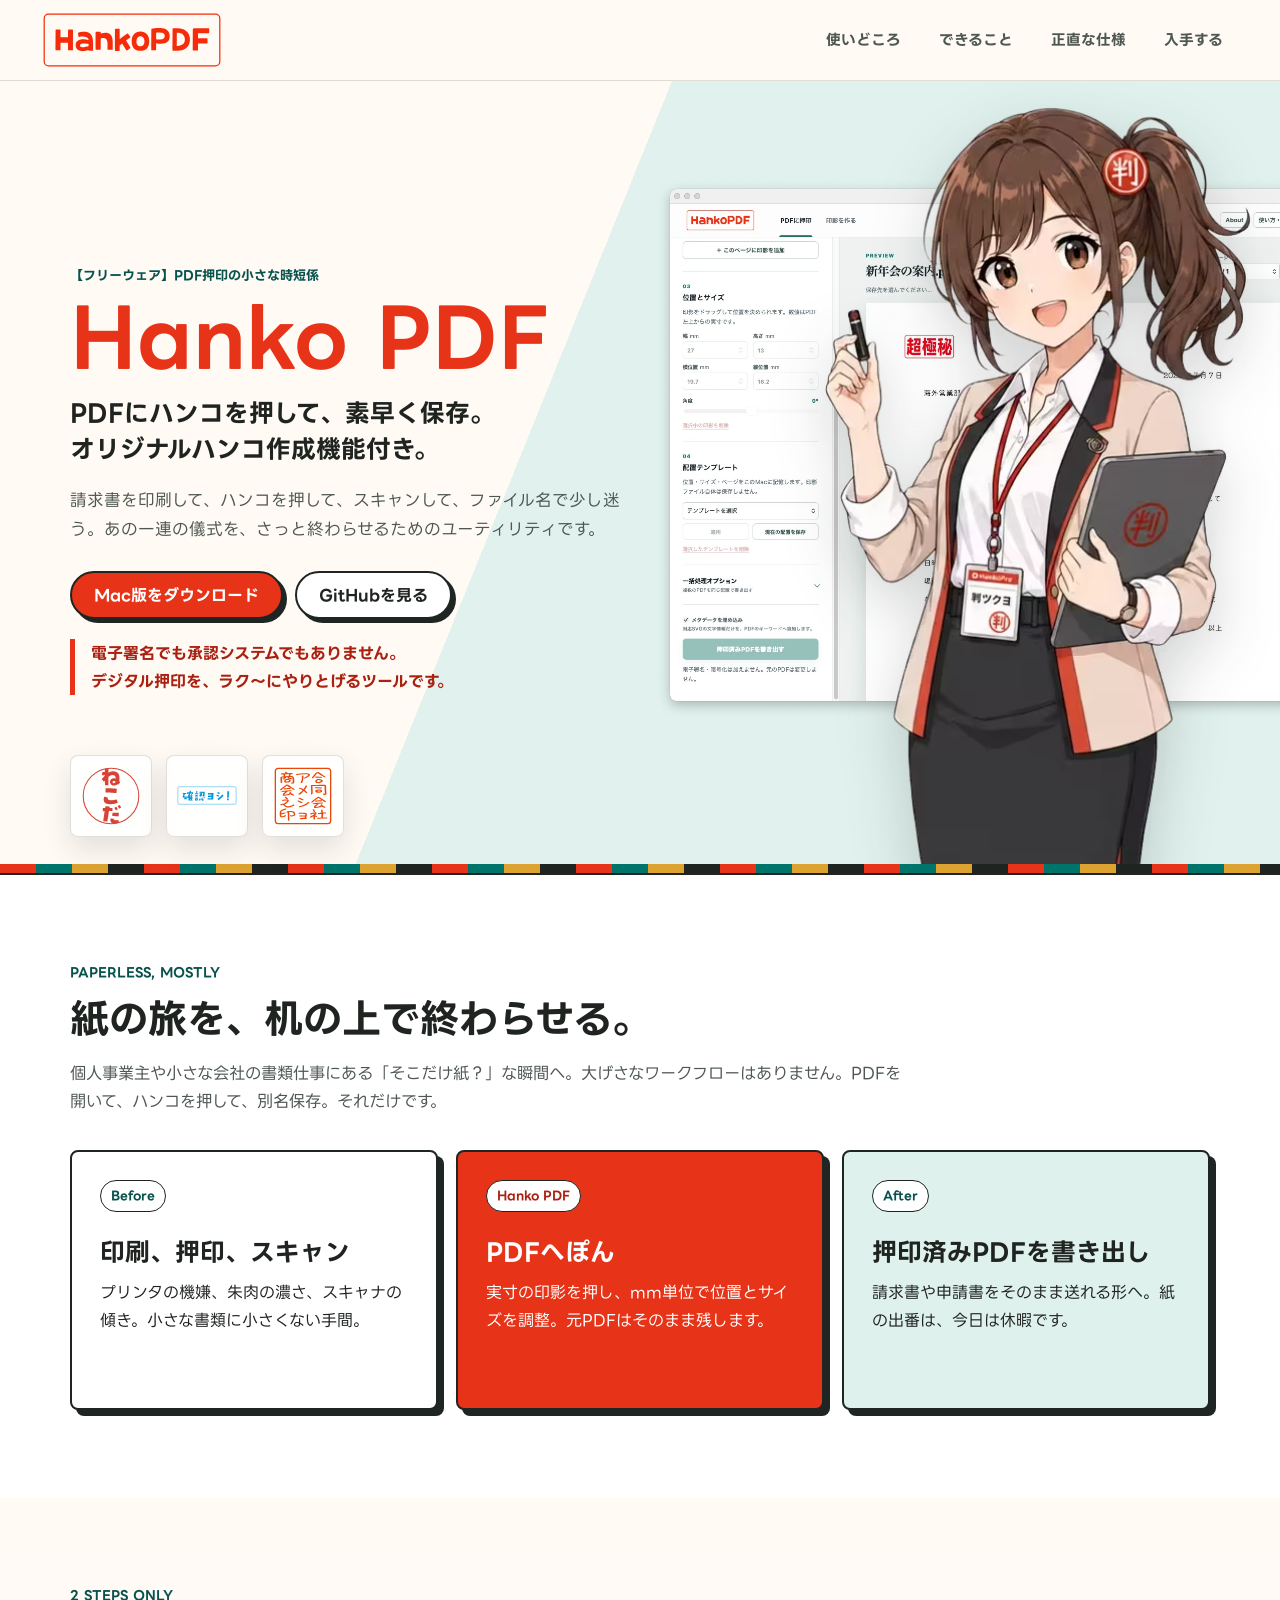
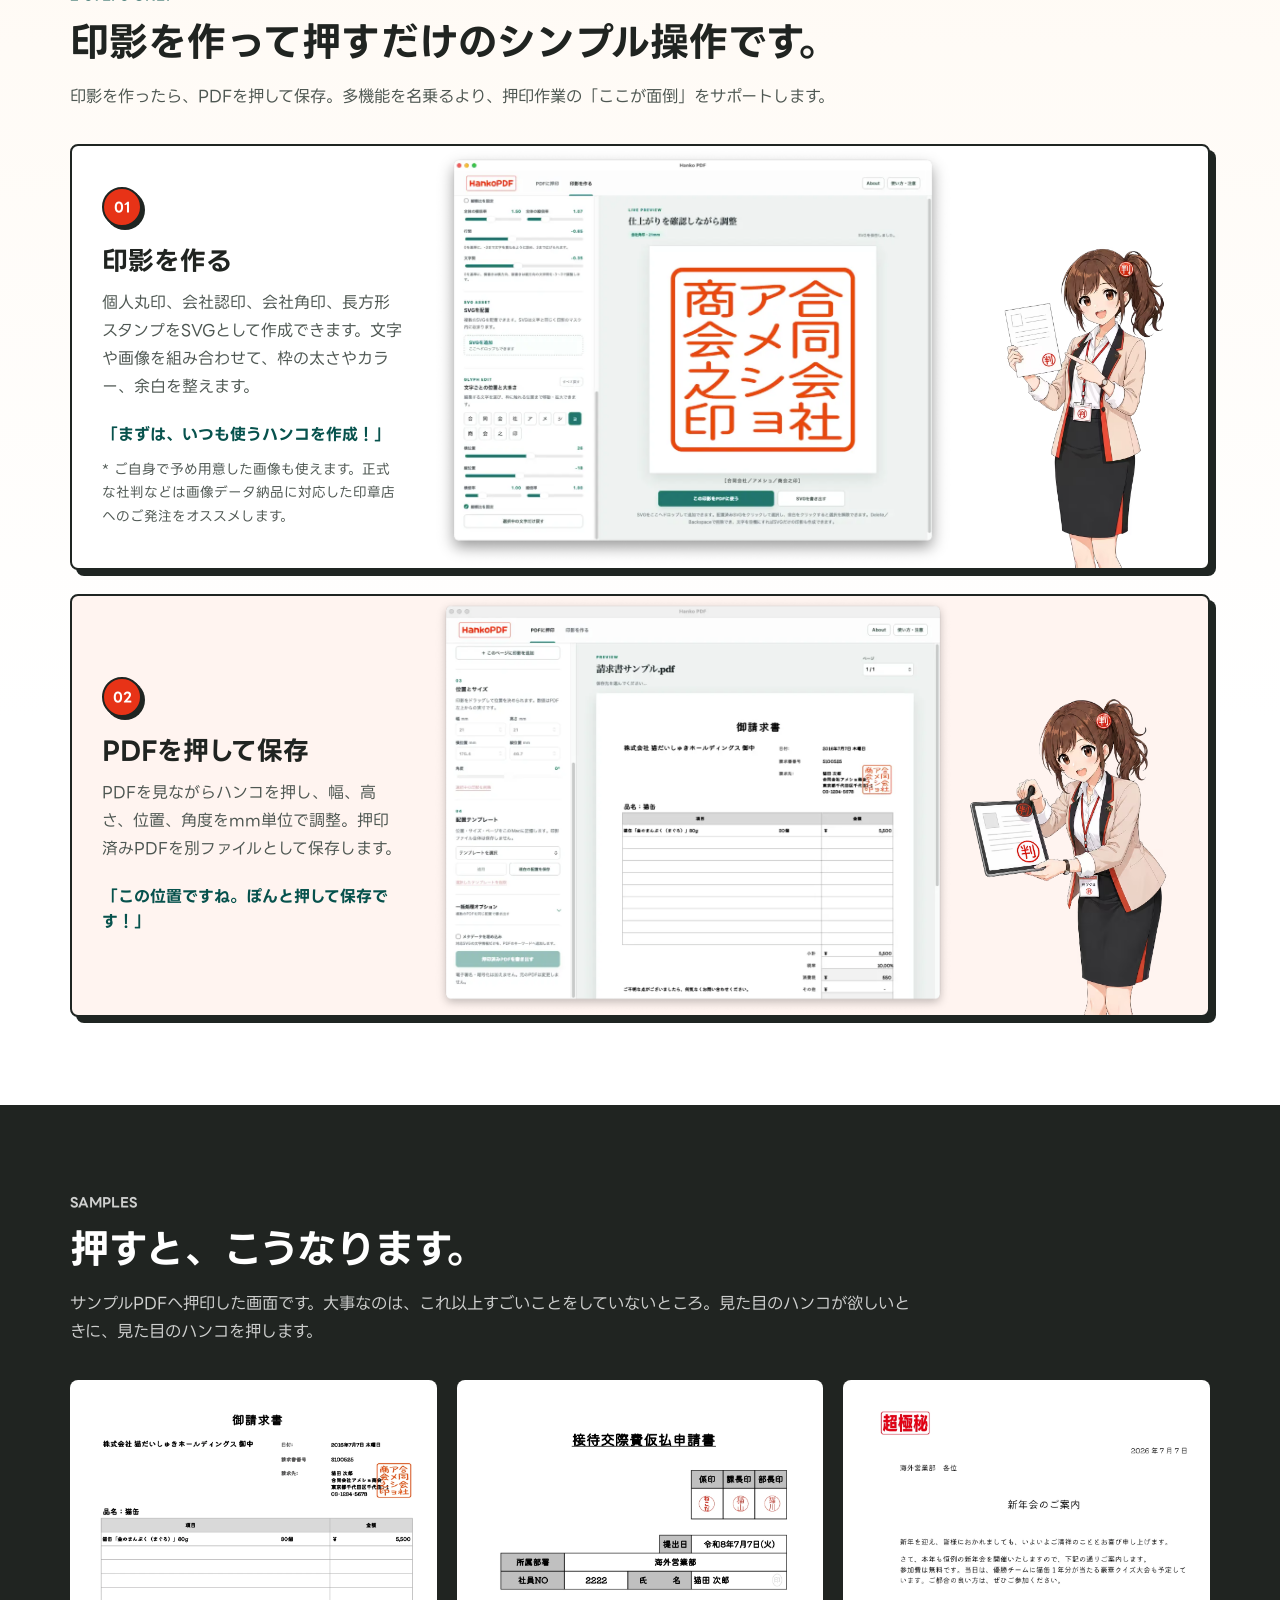
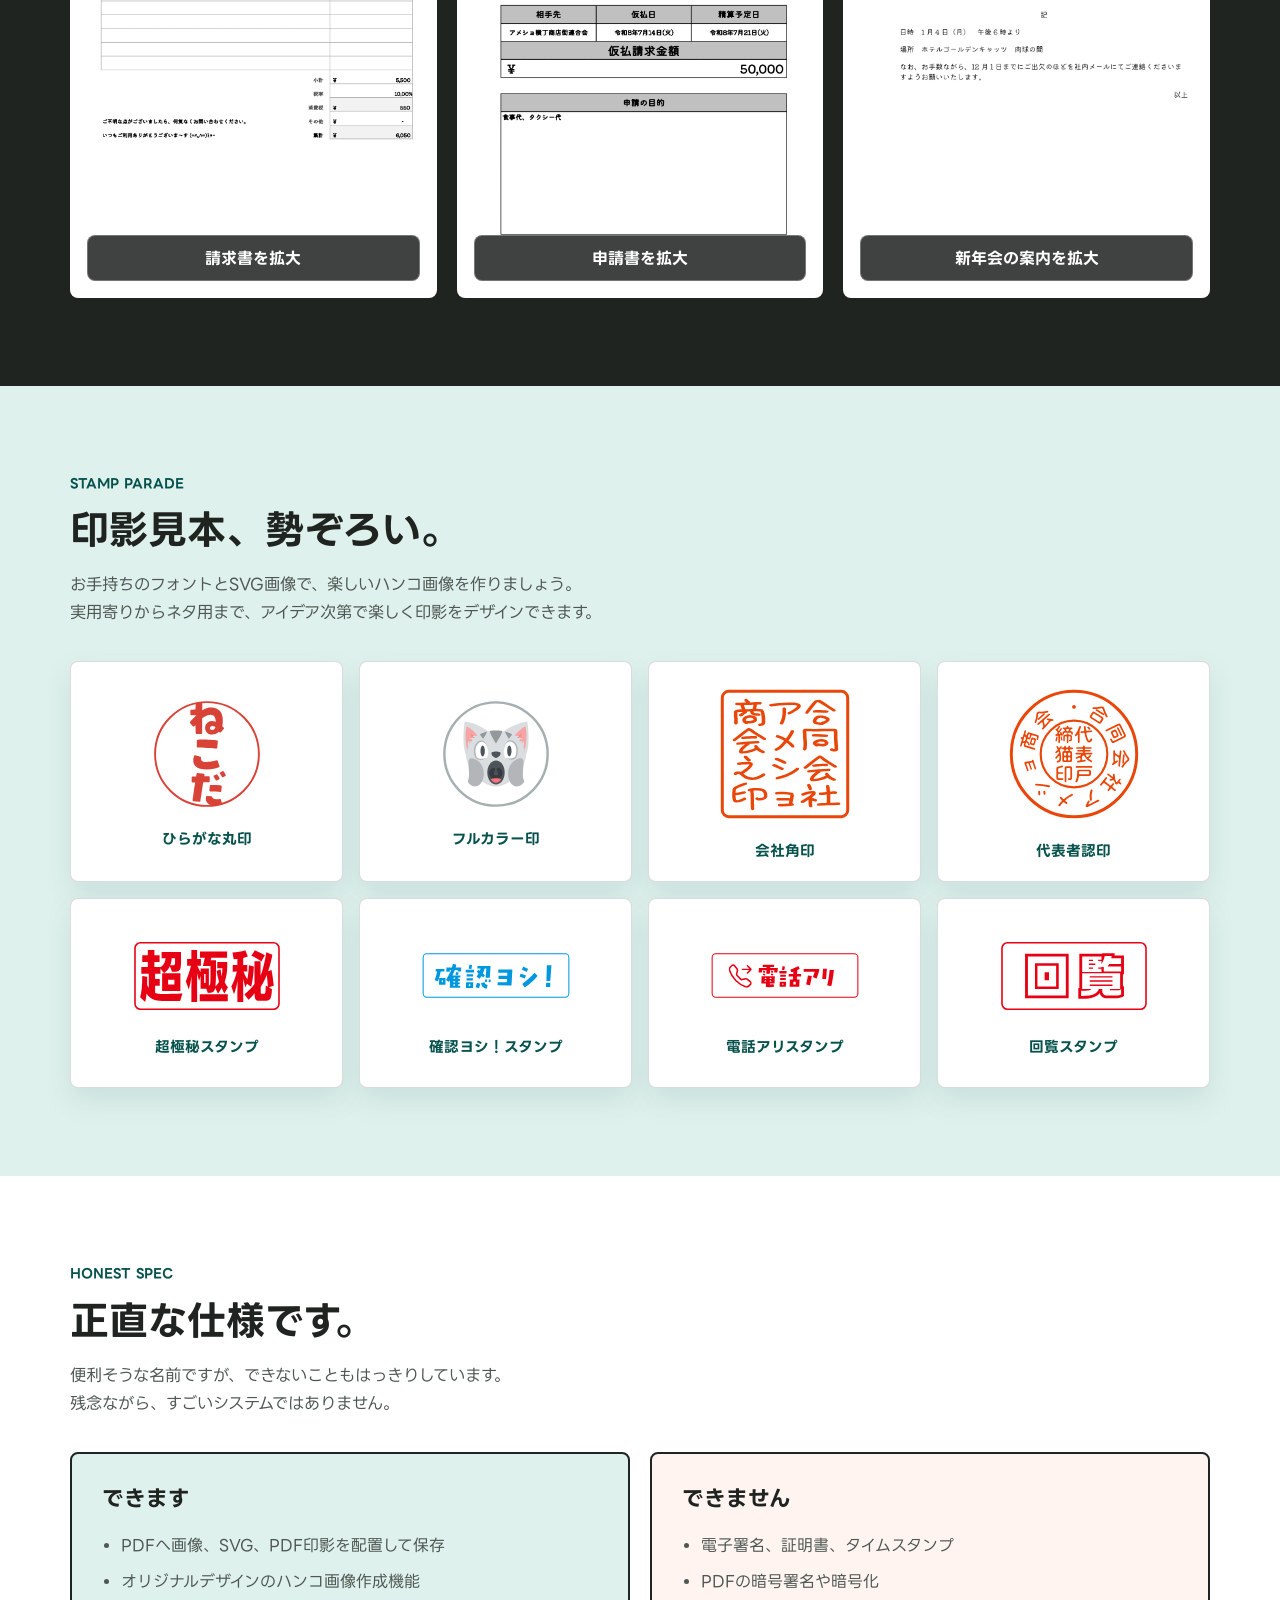
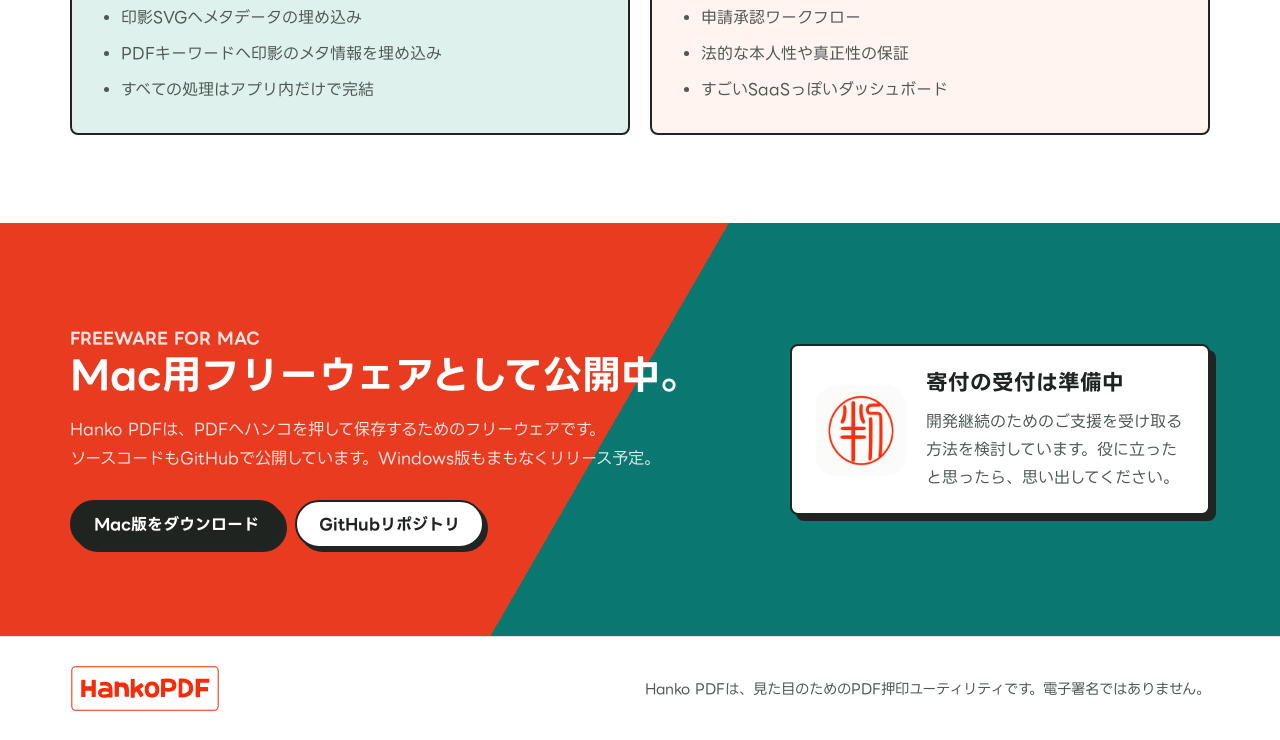
==== docs/index.html @ 4ddfcd34 "Publish landing page and add CC0 license" ====
<!doctype html>
<html lang="ja">
<head>
  <meta charset="utf-8">
  <meta name="viewport" content="width=device-width, initial-scale=1">
  <title>Hanko PDF - PDFにハンコを押して保存するフリーウェア</title>
  <meta name="description" content="Hanko PDFは、PDFにハンコを押して押印済みPDFとして保存できるフリーウェアです。紙に印刷して押してスキャンし直す小さな儀式を短縮します。">
  <meta property="og:title" content="Hanko PDF">
  <meta property="og:description" content="PDFにハンコを押して、押印済みPDFとして保存。見た目のためのフリーウェア。">
  <meta property="og:type" content="website">
  <link rel="preconnect" href="https://fonts.googleapis.com">
  <link rel="preconnect" href="https://fonts.gstatic.com" crossorigin>
  <link href="https://fonts.googleapis.com/css2?family=LINE+Seed+JP:wght@400;700&amp;display=swap" rel="stylesheet">
  <link rel="icon" href="assets/app-icon.png">
  <link rel="stylesheet" href="styles.css?v=20260719-hero-layout">
  <script src="download-config.js"></script>
  <script src="download.js" defer></script>
  <script src="sample-preview.js" defer></script>
</head>
<body>
  <a class="skip-link" href="#main">本文へ移動</a>

  <header class="site-header" aria-label="サイトヘッダー">
    <a class="brand" href="#top" aria-label="Hanko PDF トップへ">
      <img src="assets/logo.svg" alt="Hanko PDF" width="180" height="56">
    </a>
    <nav class="site-nav" aria-label="ページ内ナビゲーション">
      <a href="#workflow">使いどころ</a>
      <a href="#features">できること</a>
      <a href="#truth">正直な仕様</a>
      <a href="#download">入手する</a>
    </nav>
  </header>

  <main id="main">
    <section id="top" class="hero">
      <div class="hero-layout">
        <div class="hero-backdrop" aria-hidden="true">
          <img class="hero-screen" src="assets/screenshot-hero-stamping.webp" alt="">
          <img class="hero-character" src="assets/tsukuyo-standing.avif" alt="">
        </div>
        <div class="hero-content">
          <p class="eyebrow">【フリーウェア】PDF押印の小さな時短係</p>
          <h1>Hanko PDF</h1>
          <p class="hero-lead">PDFにハンコを押して、素早く保存。<br>オリジナルハンコ作成機能付き。</p>
          <p class="hero-copy">請求書を印刷して、ハンコを押して、スキャンして、ファイル名で少し迷う。あの一連の儀式を、さっと終わらせるためのユーティリティです。</p>
          <div class="hero-actions" aria-label="主要リンク">
            <a class="button primary" data-download-link href="https://github.com/yupyom/hanko-pdf/releases/latest">Mac版をダウンロード</a>
            <a class="button secondary" href="https://github.com/yupyom/hanko-pdf">GitHubを見る</a>
          </div>
          <p class="hero-note">電子署名でも承認システムでもありません。<br>デジタル押印を、ラク〜にやりとげるツールです。</p>
        </div>
        <div class="hero-stamps" aria-label="作成できる印影の例">
          <img src="assets/stamp-nekoda.svg" alt="ねこだ印の例">
          <img src="assets/stamp-yoshi.svg" alt="確認ヨシ印の例">
          <img src="assets/stamp-company-square-1.svg" alt="会社丸印の例">
        </div>
      </div>
    </section>

    <section id="workflow" class="section process-section">
      <div class="wrap">
        <div class="section-heading">
          <p class="eyebrow">PAPERLESS, MOSTLY</p>
          <h2>紙の旅を、机の上で終わらせる。</h2>
          <p>個人事業主や小さな会社の書類仕事にある「そこだけ紙？」な瞬間へ。大げさなワークフローはありません。PDFを開いて、ハンコを押して、別名保存。それだけです。</p>
        </div>
        <div class="process-grid" aria-label="従来作業とHanko PDFの違い">
          <article class="process-item old">
            <span class="step-label">Before</span>
            <h3>印刷、押印、スキャン</h3>
            <p>プリンタの機嫌、朱肉の濃さ、スキャナの傾き。小さな書類に小さくない手間。</p>
          </article>
          <article class="process-item stamp">
            <span class="step-label">Hanko PDF</span>
            <h3>PDFへぽん</h3>
            <p>実寸の印影を押し、mm単位で位置とサイズを調整。元PDFはそのまま残します。</p>
          </article>
          <article class="process-item done">
            <span class="step-label">After</span>
            <h3>押印済みPDFを書き出し</h3>
            <p>請求書や申請書をそのまま送れる形へ。紙の出番は、今日は休暇です。</p>
          </article>
        </div>
      </div>
    </section>

    <section id="features" class="section feature-section">
      <div class="wrap">
        <div class="section-heading">
          <p class="eyebrow">2 STEPS ONLY</p>
          <h2>印影を作って押すだけのシンプル操作です。</h2>
          <p>印影を作ったら、PDFを押して保存。多機能を名乗るより、押印作業の「ここが面倒」をサポートします。</p>
        </div>

        <div class="guide-list">
          <article class="guide-step guide-step--create">
            <div class="guide-copy">
              <span class="guide-number">01</span>
              <h3>印影を作る</h3>
              <p>個人丸印、会社認印、会社角印、長方形スタンプをSVGとして作成できます。文字や画像を組み合わせて、枠の太さやカラー、余白を整えます。</p>
              <p class="guide-voice">「まずは、いつも使うハンコを作成！」</p>
              <p class="notice">* ご自身で予め用意した画像も使えます。正式な社判などは画像データ納品に対応した印章店へのご発注をオススメします。</p>
            </div>
            <figure class="guide-shot">
              <img src="assets/screenshot-square.webp" alt="会社角印を作成しているHanko PDFの画面" loading="lazy">
            </figure>
            <img class="guide-character" src="assets/tsukuyo-introduces-pdf-cutout.avif" alt="書類を示して印影づくりを案内する判ツクヨ" loading="lazy">
          </article>
          <article class="guide-step guide-step--place">
            <div class="guide-copy">
              <span class="guide-number">02</span>
              <h3>PDFを押して保存</h3>
              <p>PDFを見ながらハンコを押し、幅、高さ、位置、角度をmm単位で調整。押印済みPDFを別ファイルとして保存します。</p>
              <p class="guide-voice">「この位置ですね。ぽんと押して保存です！」</p>
            </div>
            <figure class="guide-shot">
              <img src="assets/screenshot-invoice.webp" alt="請求書PDFへ会社角印を配置しているHanko PDFの画面" loading="lazy">
            </figure>
            <img class="guide-character" src="assets/tsukuyo-places-stamp-cutout.avif" alt="PDFへハンコを押す操作を案内する判ツクヨ" loading="lazy">
          </article>
        </div>
      </div>
    </section>

    <section class="section samples-section" aria-labelledby="samples-title">
      <div class="wrap">
        <div class="section-heading">
          <p class="eyebrow">SAMPLES</p>
          <h2 id="samples-title">押すと、こうなります。</h2>
          <p>サンプルPDFへ押印した画面です。大事なのは、これ以上すごいことをしていないところ。見た目のハンコが欲しいときに、見た目のハンコを押します。</p>
        </div>
        <div class="sample-grid">
          <button class="sample-card sample-card--preview" type="button" data-preview-open="invoice-preview" aria-haspopup="dialog" aria-controls="invoice-preview">
            <img src="assets/invoice-stamped-preview.webp" alt="請求書PDFへ会社角印を押した例" loading="lazy">
            <span>請求書を拡大</span>
          </button>
          <button class="sample-card sample-card--preview" type="button" data-preview-open="expense-preview" aria-haspopup="dialog" aria-controls="expense-preview">
            <img src="assets/expense-stamped-preview.webp" alt="仮払い申請書PDFへ複数の丸印を押した例" loading="lazy">
            <span>申請書を拡大</span>
          </button>
          <button class="sample-card sample-card--preview" type="button" data-preview-open="newyear-preview" aria-haspopup="dialog" aria-controls="newyear-preview">
            <img src="assets/newyear-stamped-preview.webp" alt="新年会の案内PDFへ超極秘スタンプを押した例" loading="lazy">
            <span>新年会の案内を拡大</span>
          </button>
        </div>
      </div>
    </section>

    <section class="section gallery-section" aria-labelledby="gallery-title">
      <div class="wrap">
        <div class="section-heading">
          <p class="eyebrow">STAMP PARADE</p>
          <h2 id="gallery-title">印影見本、勢ぞろい。</h2>
          <p>お手持ちのフォントとSVG画像で、楽しいハンコ画像を作りましょう。<br>
            実用寄りからネタ用まで、アイデア次第で楽しく印影をデザインできます。</p>
        </div>
        <div class="stamp-grid">
          <figure><img src="assets/stamp-nekoda.svg" alt="ねこだの丸印"><figcaption>ひらがな丸印</figcaption></figure>
          <figure><img src="assets/stamp_icononly.svg" alt="猫山の丸印"><figcaption>フルカラー印</figcaption></figure>
          <figure><img src="assets/stamp-company-square-1.svg" alt="合同会社アメショ商会之印"><figcaption>会社角印</figcaption></figure>
          <figure><img src="assets/stamp-representative.svg" alt="合同会社アメショ商会の丸印"><figcaption>代表者認印</figcaption></figure>
          <figure><img src="assets/stamp-secret.svg" alt="超極秘スタンプ"><figcaption>超極秘スタンプ</figcaption></figure>
          <figure><img src="assets/stamp-yoshi.svg" alt="確認ヨシ！スタンプ"><figcaption>確認ヨシ！スタンプ</figcaption></figure>
          <figure><img src="assets/stamp-phone.svg" alt="電話アリスタンプ"><figcaption>電話アリスタンプ</figcaption></figure>
          <figure><img src="assets/stamp-kairan.svg" alt="回覧スタンプ"><figcaption>回覧スタンプ</figcaption></figure>
        </div>
      </div>
    </section>

    <section id="truth" class="section truth-section">
      <div class="wrap">
        <div class="section-heading">
          <p class="eyebrow">HONEST SPEC</p>
          <h2>正直な仕様です。</h2>
          <p>便利そうな名前ですが、できないこともはっきりしています。<br>
            残念ながら、すごいシステムではありません。</p>
        </div>
        <div class="truth-grid">
          <article class="truth-card can">
            <h3>できます</h3>
            <ul>
              <li>PDFへ画像、SVG、PDF印影を配置して保存</li>
              <li>オリジナルデザインのハンコ画像作成機能</li>
              <li>印影SVGへメタデータの埋め込み</li>
              <li>PDFキーワードへ印影のメタ情報を埋め込み</li>
              <li>すべての処理はアプリ内だけで完結</li>
            </ul>
          </article>
          <article class="truth-card cannot">
            <h3>できません</h3>
            <ul>
              <li>電子署名、証明書、タイムスタンプ</li>
              <li>PDFの暗号署名や暗号化</li>
              <li>申請承認ワークフロー</li>
              <li>法的な本人性や真正性の保証</li>
              <li>すごいSaaSっぽいダッシュボード</li>
            </ul>
          </article>
        </div>
      </div>
    </section>

    <section id="download" class="section download-section">
      <div class="wrap">
        <div class="download-copy">
          <p class="eyebrow" data-download-eyebrow>FREEWARE FOR MAC</p>
          <h2 data-download-title>Mac用フリーウェアとして公開中。</h2>
          <p data-download-description>Hanko PDFは、PDFへハンコを押して保存するためのフリーウェアです。<br>
            ソースコードもGitHubで公開しています。Windows版もまもなくリリース予定。</p>
          <div class="download-actions">
            <a class="button primary" data-download-link href="https://github.com/yupyom/hanko-pdf/releases/latest">Mac版をダウンロード</a>
            <a class="button secondary" href="https://github.com/yupyom/hanko-pdf">GitHubリポジトリ</a>
          </div>
        </div>
        <div class="donation-box">
          <img src="assets/app-icon.png" alt="Hanko PDFアプリアイコン" loading="lazy">
          <div>
            <h3>寄付の受付は準備中</h3>
            <p>開発継続のためのご支援を受け取る方法を検討しています。役に立ったと思ったら、思い出してください。</p>
          </div>
        </div>
      </div>
    </section>
  </main>

  <dialog class="pdf-preview-dialog" id="invoice-preview" data-preview-dialog aria-labelledby="invoice-preview-title">
    <div class="pdf-preview-panel">
      <div class="pdf-preview-header">
        <div>
          <p class="eyebrow">STAMPED PDF SAMPLE</p>
          <h2 id="invoice-preview-title">請求書サンプル</h2>
        </div>
        <button class="pdf-preview-close" type="button" data-preview-close aria-label="プレビューを閉じる">&times;</button>
      </div>
      <div class="pdf-preview-body">
        <img src="assets/invoice-stamped-preview.webp" alt="会社角印を押した請求書PDF" loading="lazy">
      </div>
    </div>
  </dialog>

  <dialog class="pdf-preview-dialog" id="expense-preview" data-preview-dialog aria-labelledby="expense-preview-title">
    <div class="pdf-preview-panel">
      <div class="pdf-preview-header">
        <div>
          <p class="eyebrow">STAMPED PDF SAMPLE</p>
          <h2 id="expense-preview-title">接待交際費仮払い申請書</h2>
        </div>
        <button class="pdf-preview-close" type="button" data-preview-close aria-label="プレビューを閉じる">&times;</button>
      </div>
      <div class="pdf-preview-body">
        <img src="assets/expense-stamped-preview.webp" alt="複数の丸印を押した接待交際費仮払い申請書PDF" loading="lazy">
      </div>
    </div>
  </dialog>

  <dialog class="pdf-preview-dialog" id="newyear-preview" data-preview-dialog aria-labelledby="newyear-preview-title">
    <div class="pdf-preview-panel">
      <div class="pdf-preview-header">
        <div>
          <p class="eyebrow">STAMPED PDF SAMPLE</p>
          <h2 id="newyear-preview-title">新年会の案内</h2>
        </div>
        <button class="pdf-preview-close" type="button" data-preview-close aria-label="プレビューを閉じる">&times;</button>
      </div>
      <div class="pdf-preview-body">
        <img src="assets/newyear-stamped-preview.webp" alt="超極秘スタンプを押した新年会の案内PDF" loading="lazy">
      </div>
    </div>
  </dialog>

  <footer class="site-footer">
    <img src="assets/logo.svg" alt="Hanko PDF" width="150" height="46">
    <p>Hanko PDFは、見た目のためのPDF押印ユーティリティです。電子署名ではありません。</p>
  </footer>
</body>
</html>
---- docs/styles.css ----
:root {
  --ink: #202421;
  --ink-soft: #4e5752;
  --paper: #fffaf4;
  --sheet: #ffffff;
  --warm: #f4e9dc;
  --mint: #dff1ed;
  --teal: #00736b;
  --teal-dark: #07524d;
  --red: #e73317;
  --red-dark: #aa2111;
  --blue: #0c78a8;
  --gold: #dca332;
  --line: #1f2522;
  --line-soft: rgba(31, 37, 34, 0.14);
  --shadow: 0 22px 55px rgba(32, 36, 33, 0.16);
  --radius: 8px;
}

* {
  box-sizing: border-box;
}

html {
  scroll-behavior: smooth;
}

body {
  margin: 0;
  color: var(--ink);
  background: var(--paper);
  font-family: "LINE Seed JP", sans-serif;
  font-weight: 400;
  line-height: 1.75;
  letter-spacing: 0;
}

main > section > .wrap {
  max-width: 1200px;
  margin: 0 auto;
}

img {
  max-width: 100%;
  height: auto;
  display: block;
}

a {
  color: inherit;
  text-decoration: none;
}

.skip-link {
  position: absolute;
  top: 8px;
  left: 8px;
  z-index: 20;
  padding: 10px 14px;
  background: var(--ink);
  color: #fff;
  border-radius: 4px;
  transform: translateY(-150%);
}

.skip-link:focus {
  transform: translateY(0);
}

.site-header {
  position: sticky;
  top: 0;
  z-index: 10;
  display: flex;
  align-items: center;
  justify-content: space-between;
  gap: 24px;
  min-height: 74px;
  padding: 12px 42px;
  background: rgba(255, 250, 244, 0.92);
  border-bottom: 1px solid var(--line-soft);
  backdrop-filter: blur(16px);
}

.brand img {
  width: 180px;
  height: auto;
}

.site-nav {
  display: flex;
  align-items: center;
  gap: 8px;
  font-size: 0.92rem;
  font-weight: 700;
}

.site-nav a {
  min-height: 38px;
  display: inline-flex;
  align-items: center;
  padding: 0 14px;
  border: 1px solid transparent;
  border-radius: 999px;
  color: var(--ink-soft);
}

.site-nav a:hover,
.site-nav a:focus-visible {
  border-color: var(--teal);
  color: var(--teal-dark);
  background: #fff;
}

.hero {
  position: relative;
  min-height: 88svh;
  overflow: hidden;
  background:
    linear-gradient(112deg, rgba(255, 250, 244, 0.96) 0%, rgba(255, 250, 244, 0.96) 42%, rgba(223, 241, 237, 0.94) 42%, rgba(223, 241, 237, 0.94) 100%),
    repeating-linear-gradient(0deg, rgba(32, 36, 33, 0.05) 0, rgba(32, 36, 33, 0.05) 1px, transparent 1px, transparent 28px);
  border-bottom: 2px solid var(--line);
}

.hero-layout {
  position: relative;
  display: flex;
  align-items: center;
  width: min(100%, 1320px);
  min-height: 88svh;
  margin: 0 auto;
  padding: 92px 70px 84px;
}

.hero::after {
  content: "";
  position: absolute;
  right: 0;
  bottom: 0;
  left: 0;
  height: 9px;
  background: repeating-linear-gradient(90deg, var(--red) 0 36px, var(--teal) 36px 72px, var(--gold) 72px 108px, var(--ink) 108px 144px);
}

.hero-backdrop {
  position: absolute;
  inset: 0;
  pointer-events: none;
}

.hero-screen {
  position: absolute;
  top: 12%;
  right: -4%;
  width: min(53vw, 720px);
  border: 0;
  border-radius: 0;
  box-shadow: none;
  transform: none;
  opacity: 1;
}

.hero-character {
  position: absolute;
  right: 2%;
  width: min(34vw, 450px);
  filter: drop-shadow(0 22px 30px rgba(32, 36, 33, 0.2));
}

.hero-content {
  position: relative;
  z-index: 2;
  width: min(640px, 100%);
}

.eyebrow {
  margin: 0 0 12px;
  color: var(--teal-dark);
  font-size: 0.82rem;
  font-weight: 700;
  line-height: 1.45;
  letter-spacing: 0;
}

.hero h1 {
  margin: 0;
  color: var(--red);
  font-size: 5rem;
  line-height: 0.95;
  letter-spacing: 0;
}

.hero-lead {
  margin: 22px 0 0;
  font-size: 1.55rem;
  font-weight: 700;
  line-height: 1.45;
}

.hero-copy {
  max-width: 560px;
  margin: 18px 0 0;
  color: var(--ink-soft);
  font-size: 1.04rem;
}

.hero-actions,
.download-actions {
  display: flex;
  flex-wrap: wrap;
  gap: 12px;
  margin-top: 28px;
}

.button {
  min-height: 48px;
  display: inline-flex;
  align-items: center;
  justify-content: center;
  padding: 0 22px;
  border: 2px solid var(--line);
  border-radius: 999px;
  font-weight: 700;
  line-height: 1.2;
  box-shadow: 4px 4px 0 var(--line);
  transition: transform 160ms ease, box-shadow 160ms ease, background-color 160ms ease;
}

.button:hover,
.button:focus-visible {
  transform: translate(2px, 2px);
  box-shadow: 2px 2px 0 var(--line);
}

.button.primary {
  color: #fff;
  background: var(--red);
}

.button.secondary {
  color: var(--ink);
  background: #fff;
}

.hero-note {
  max-width: 560px;
  margin: 20px 0 0;
  padding-left: 16px;
  color: var(--red-dark);
  font-weight: 700;
  border-left: 5px solid var(--red);
}

.hero-stamps {
  position: absolute;
  z-index: 3;
  bottom: 36px;
  left: 70px;
  display: flex;
  align-items: center;
  gap: 14px;
}

.hero-stamps img {
  width: 82px;
  height: 82px;
  padding: 10px;
  object-fit: contain;
  background: rgba(255, 255, 255, 0.84);
  border: 1px solid var(--line-soft);
  border-radius: var(--radius);
  box-shadow: 0 12px 28px rgba(32, 36, 33, 0.12);
}

.section {
  padding: 88px 70px;
}

.section-heading {
  width: min(840px, 100%);
  margin-bottom: 34px;
}

.section-heading h2,
.download-copy h2 {
  margin: 0;
  font-size: 2.45rem;
  line-height: 1.25;
}

.section-heading p:not(.eyebrow),
.download-copy p {
  margin: 16px 0 0;
  color: var(--ink-soft);
  font-size: 1.02rem;
}

.process-section {
  background: #fff;
}

.process-grid {
  display: grid;
  grid-template-columns: repeat(3, minmax(0, 1fr));
  gap: 18px;
}

.process-item {
  min-height: 260px;
  padding: 28px;
  background: var(--sheet);
  border: 2px solid var(--line);
  border-radius: var(--radius);
  box-shadow: 6px 6px 0 var(--line);
}

.process-item.stamp {
  color: #fff;
  background: var(--red);
}

.process-item.done {
  background: var(--mint);
}

.step-label {
  display: inline-flex;
  align-items: center;
  min-height: 32px;
  padding: 0 10px;
  color: var(--teal-dark);
  background: #fff;
  border: 1px solid var(--line);
  border-radius: 999px;
  font-size: 0.78rem;
  font-weight: 700;
}

.process-item.stamp .step-label {
  color: var(--red-dark);
}

.process-item h3 {
  margin: 24px 0 10px;
  font-size: 1.55rem;
  line-height: 1.3;
}

.process-item p {
  margin: 0;
  color: inherit;
}

.feature-section {
  background:
    linear-gradient(180deg, var(--paper), #fff 68%),
    repeating-linear-gradient(90deg, rgba(12, 120, 168, 0.06) 0, rgba(12, 120, 168, 0.06) 1px, transparent 1px, transparent 26px);
}

.guide-list {
  display: grid;
  gap: 24px;
}

.guide-step {
  position: relative;
  isolation: isolate;
  min-height: 348px;
  display: grid;
  grid-template-columns: minmax(230px, 0.82fr) minmax(280px, 1.18fr) minmax(180px, 0.58fr);
  overflow: hidden;
  background: #fff;
  border: 2px solid var(--line);
  border-radius: var(--radius);
  box-shadow: 6px 6px 0 var(--line);
}

.guide-step--place {
  background: #fff4f0;
}

.guide-copy {
  z-index: 1;
  align-self: center;
  padding: 30px;
}

.guide-number {
  width: 40px;
  height: 40px;
  display: inline-flex;
  align-items: center;
  justify-content: center;
  color: #fff;
  background: var(--red);
  border: 2px solid var(--line);
  border-radius: 50%;
  box-shadow: 3px 3px 0 var(--line);
  font-size: 0.85rem;
  font-weight: 700;
  line-height: 1;
}

.guide-copy h3,
.truth-card h3,
.donation-box h3 {
  margin: 0;
  font-size: 1.35rem;
  line-height: 1.35;
}

.guide-copy h3 {
  margin-top: 16px;
  font-size: 1.62rem;
}

.guide-copy p,
.truth-card li,
.donation-box p {
  color: var(--ink-soft);
}

.guide-copy p,
.donation-box p {
  margin: 10px 0 0;
}

.guide-voice {
  padding-top: 12px;
  color: var(--teal-dark) !important;
  font-weight: 700;
  line-height: 1.55;
}

.notice {
  margin-top: 1em;
  font-size: 85%;
}

.guide-shot {
  min-width: 0;
  min-height: 100%;
  margin: 0;
  overflow: hidden;
}

.guide-shot img {
  width: 100%;
  height: 100%;
  object-fit: cover;
  object-position: left top;
  box-shadow: none;
  filter: none;
  transform: none;
}

.guide-character {
  z-index: 1;
  align-self: end;
  justify-self: center;
  width: 300px;
  max-height: 338px;
  padding: 12px 8px 0;
  object-fit: contain;
  object-position: bottom center;
}

.guide-step--place .guide-character {
  width: 270px;
  max-width: none;
}

.samples-section {
  color: #fff;
  background: var(--ink);
}

.samples-section .eyebrow,
.samples-section .section-heading p,
.samples-section .section-heading h2 {
  color: #fff;
}

.samples-section .section-heading p {
  opacity: 0.78;
}

.sample-grid {
  display: grid;
  grid-template-columns: repeat(3, minmax(0, 1fr));
  gap: 20px;
}

.sample-card {
  position: relative;
  overflow: hidden;
  display: block;
  min-height: 300px;
  background: #fff;
  border: 1px solid rgba(255, 255, 255, 0.24);
  border-radius: var(--radius);
}

.sample-card img {
  width: 100%;
  height: 100%;
  min-height: inherit;
  object-fit: cover;
  object-position: left top;
  box-shadow: none;
  filter: none;
  transition: transform 220ms ease;
}

.sample-card:hover img,
.sample-card:focus-visible img {
  transform: scale(1.025);
}

.sample-card span {
  position: absolute;
  right: 16px;
  bottom: 16px;
  left: 16px;
  min-height: 46px;
  display: flex;
  align-items: center;
  justify-content: center;
  padding: 8px 14px;
  color: #fff;
  background: rgba(32, 36, 33, 0.86);
  border: 1px solid rgba(255, 255, 255, 0.28);
  border-radius: var(--radius);
  font-weight: 700;
  text-align: center;
}

button.sample-card {
  width: 100%;
  padding: 0;
  color: inherit;
  font: inherit;
  text-align: left;
  appearance: none;
  cursor: zoom-in;
}

.pdf-preview-dialog {
  width: min(960px, calc(100vw - 32px));
  max-height: calc(100svh - 32px);
  padding: 0;
  color: var(--ink);
  background: transparent;
  border: 0;
}

.pdf-preview-dialog::backdrop {
  background: rgba(18, 25, 23, 0.72);
}

.pdf-preview-panel {
  overflow: hidden;
  background: var(--paper);
  border: 2px solid var(--line);
  border-radius: var(--radius);
  box-shadow: 8px 8px 0 var(--line);
}

.pdf-preview-header {
  display: flex;
  align-items: center;
  justify-content: space-between;
  gap: 20px;
  padding: 18px 22px;
  background: var(--mint);
  border-bottom: 2px solid var(--line);
}

.pdf-preview-header .eyebrow {
  margin-bottom: 4px;
}

.pdf-preview-header h2 {
  margin: 0;
  font-size: 1.35rem;
  line-height: 1.25;
}

.pdf-preview-close {
  width: 42px;
  height: 42px;
  flex: 0 0 42px;
  padding: 0;
  color: var(--ink);
  background: #fff;
  border: 2px solid var(--line);
  border-radius: 50%;
  cursor: pointer;
  font-family: inherit;
  font-size: 1.8rem;
  font-weight: 400;
  line-height: 1;
}

.pdf-preview-close:hover,
.pdf-preview-close:focus-visible {
  color: #fff;
  background: var(--red);
}

.pdf-preview-body {
  max-height: calc(100svh - 150px);
  overflow: auto;
  padding: 26px;
  background: #ecefea;
}

.pdf-preview-body img {
  width: min(100%, 690px);
  height: auto;
  margin: 0 auto;
  border: 1px solid rgba(31, 37, 34, 0.18);
}

.gallery-section {
  background: var(--mint);
}

.stamp-grid {
  display: grid;
  grid-template-columns: repeat(4, minmax(0, 1fr));
  gap: 16px;
}

.stamp-grid figure {
  min-height: 190px;
  margin: 0;
  display: flex;
  flex-direction: column;
  align-items: center;
  justify-content: center;
  gap: 16px;
  padding: 24px 18px 18px;
  background: #fff;
  border: 1px solid rgba(31, 37, 34, 0.16);
  border-radius: var(--radius);
  box-shadow: 0 12px 28px rgba(7, 82, 77, 0.1);
}

.stamp-grid img {
  width: 112px;
  height: 112px;
  object-fit: contain;
}

.stamp-grid figure:nth-child(3) img,
.stamp-grid figure:nth-child(4) img {
  width: 136px;
  height: 136px;
}

.stamp-grid figure:nth-child(5) img,
.stamp-grid figure:nth-child(6) img,
.stamp-grid figure:nth-child(7) img,
.stamp-grid figure:nth-child(8) img {
  width: 150px;
  height: 84px;
}

.stamp-grid figcaption {
  color: var(--teal-dark);
  font-size: 0.92rem;
  font-weight: 700;
}

.truth-section {
  background: #fff;
}

.truth-grid {
  display: grid;
  grid-template-columns: repeat(2, minmax(0, 1fr));
  gap: 20px;
}

.truth-card {
  padding: 30px;
  border: 2px solid var(--line);
  border-radius: var(--radius);
}

.truth-card.can {
  background: var(--mint);
}

.truth-card.cannot {
  background: #fff4f0;
}

.truth-card ul {
  margin: 18px 0 0;
  padding-left: 1.2em;
}

.truth-card li + li {
  margin-top: 8px;
}

.download-section {
  color: #fff;
  background:
    linear-gradient(120deg, rgba(231, 51, 23, 0.96) 0%, rgba(231, 51, 23, 0.96) 48%, rgba(0, 115, 107, 0.96) 48%, rgba(0, 115, 107, 0.96) 100%),
    repeating-linear-gradient(45deg, rgba(255, 255, 255, 0.12) 0, rgba(255, 255, 255, 0.12) 2px, transparent 2px, transparent 18px);
}

.download-section > .wrap {
  display: grid;
  grid-template-columns: minmax(0, 1fr) minmax(300px, 420px);
  gap: 34px;
  align-items: center;
}

.download-section .eyebrow,
.download-copy p {
  color: #fff;
}

.download-copy p {
  opacity: 0.86;
}

.download-section .button.secondary {
  color: var(--ink);
}

.download-section .button.primary {
  background: var(--ink);
}

.donation-box {
  display: grid;
  grid-template-columns: 94px minmax(0, 1fr);
  gap: 18px;
  align-items: center;
  padding: 22px;
  color: var(--ink);
  background: #fff;
  border: 2px solid var(--line);
  border-radius: var(--radius);
  box-shadow: 6px 6px 0 var(--line);
}

.donation-box img {
  width: 94px;
  height: 94px;
  object-fit: contain;
}

.site-footer {
  display: flex;
  align-items: center;
  justify-content: space-between;
  gap: 20px;
  padding: 28px 70px;
  background: #fff;
  border-top: 1px solid var(--line-soft);
}

.site-footer img {
  width: 150px;
}

.site-footer p {
  margin: 0;
  color: var(--ink-soft);
  font-size: 0.9rem;
  text-align: right;
}

@media (max-width: 1060px) {
  .hero-layout {
    padding-right: 42px;
    padding-left: 42px;
  }

  .hero h1 {
    font-size: 4.2rem;
  }

  .hero-screen {
    right: -8%;
    width: 66vw;
  }

  .hero-character {
    right: 0;
    bottom: -150px;
    width: 340px;
  }

  .section {
    padding-right: 42px;
    padding-left: 42px;
  }

  .process-grid {
    grid-template-columns: 1fr;
  }

  .sample-grid {
    grid-template-columns: repeat(2, minmax(0, 1fr));
  }

  .stamp-grid {
    grid-template-columns: repeat(2, minmax(0, 1fr));
  }

  .download-section {
    grid-template-columns: 1fr;
  }
}

@media (max-width: 760px) {
  .site-header {
    position: relative;
    flex-direction: column;
    align-items: flex-start;
    padding: 14px 20px 16px;
  }

  .site-nav {
    width: 100%;
    overflow-x: auto;
    padding-bottom: 2px;
  }

  .site-nav a {
    flex: 0 0 auto;
  }

  .hero {
    min-height: auto;
    display: block;
    padding: 0;
    background: var(--paper);
  }

  .hero-layout {
    display: grid;
    grid-template-columns: minmax(0, 1fr);
    justify-items: stretch;
    width: 100%;
    min-height: auto;
    padding: 58px 22px 20px;
  }

  .hero h1 {
    font-size: 3rem;
  }

  .hero-lead {
    font-size: 1.25rem;
  }

  .hero-content {
    grid-row: 1;
    grid-column: 1 / -1;
    justify-self: stretch;
    width: 100%;
    max-width: none;
    min-width: 0;
    padding-right: 0;
  }

  .hero-content .hero-copy,
  .hero-content .hero-note {
    max-width: none;
  }

  .hero-backdrop {
    position: relative;
    inset: auto;
    width: calc(100% + 44px);
    height: 350px;
    margin: 26px -22px 0;
    overflow: hidden;
    background:
      repeating-linear-gradient(0deg, rgba(32, 36, 33, 0.05) 0, rgba(32, 36, 33, 0.05) 1px, transparent 1px, transparent 28px),
      var(--mint);
    border-top: 1px solid var(--line-soft);
  }

  .hero-screen {
    top: 22px;
    right: auto;
    bottom: auto;
    left: 0;
    width: min(100vw, 390px);
    opacity: 0.9;
  }

  .hero-character {
    top: 6px;
    right: 12px;
    bottom: auto;
    width: 134px;
    height: auto;
  }

  .hero-stamps {
    position: relative;
    z-index: 3;
    grid-row: 2;
    align-self: end;
    justify-self: start;
    bottom: auto;
    left: auto;
    margin: 0 0 18px;
    gap: 8px;
  }

  .hero-stamps img {
    width: 64px;
    height: 64px;
    padding: 8px;
  }

  .hero-actions,
  .download-actions {
    flex-direction: column;
  }

  .button {
    width: 100%;
    padding-right: 16px;
    padding-left: 16px;
  }

  .section {
    padding: 62px 22px;
  }

  .section-heading h2,
  .download-copy h2 {
    font-size: 2rem;
  }

  .process-item {
    min-height: auto;
    padding: 22px;
  }

  .sample-grid,
  .truth-grid {
    grid-template-columns: 1fr;
  }

  .sample-card {
    min-height: 260px;
  }

  .stamp-grid {
    grid-template-columns: 1fr;
  }

  .guide-step {
    min-height: 0;
    grid-template-columns: minmax(0, 1fr) 148px;
  }

  .guide-copy {
    padding: 24px 22px;
  }

  .guide-copy h3 {
    font-size: 1.42rem;
  }

  .guide-shot {
    grid-column: 1 / -1;
    min-height: 240px;
    border-top: 1px solid var(--line-soft);
    border-right: 0;
    border-left: 0;
  }

  .guide-character {
    grid-column: 2;
    grid-row: 1;
    align-self: end;
    width: min(146px, 42vw);
    max-height: 252px;
    padding: 8px 0 0;
  }

  .guide-step--place .guide-character {
    width: min(160px, 45vw);
  }

  .pdf-preview-panel {
    box-shadow: 4px 4px 0 var(--line);
  }

  .pdf-preview-header {
    padding: 14px 16px;
  }

  .pdf-preview-body {
    max-height: calc(100svh - 132px);
    padding: 12px;
  }

  .donation-box {
    grid-template-columns: 70px minmax(0, 1fr);
    padding: 18px;
  }

  .donation-box img {
    width: 70px;
    height: 70px;
  }

  .site-footer {
    flex-direction: column;
    align-items: flex-start;
    padding: 24px 22px;
  }

  .site-footer p {
    text-align: left;
  }
}
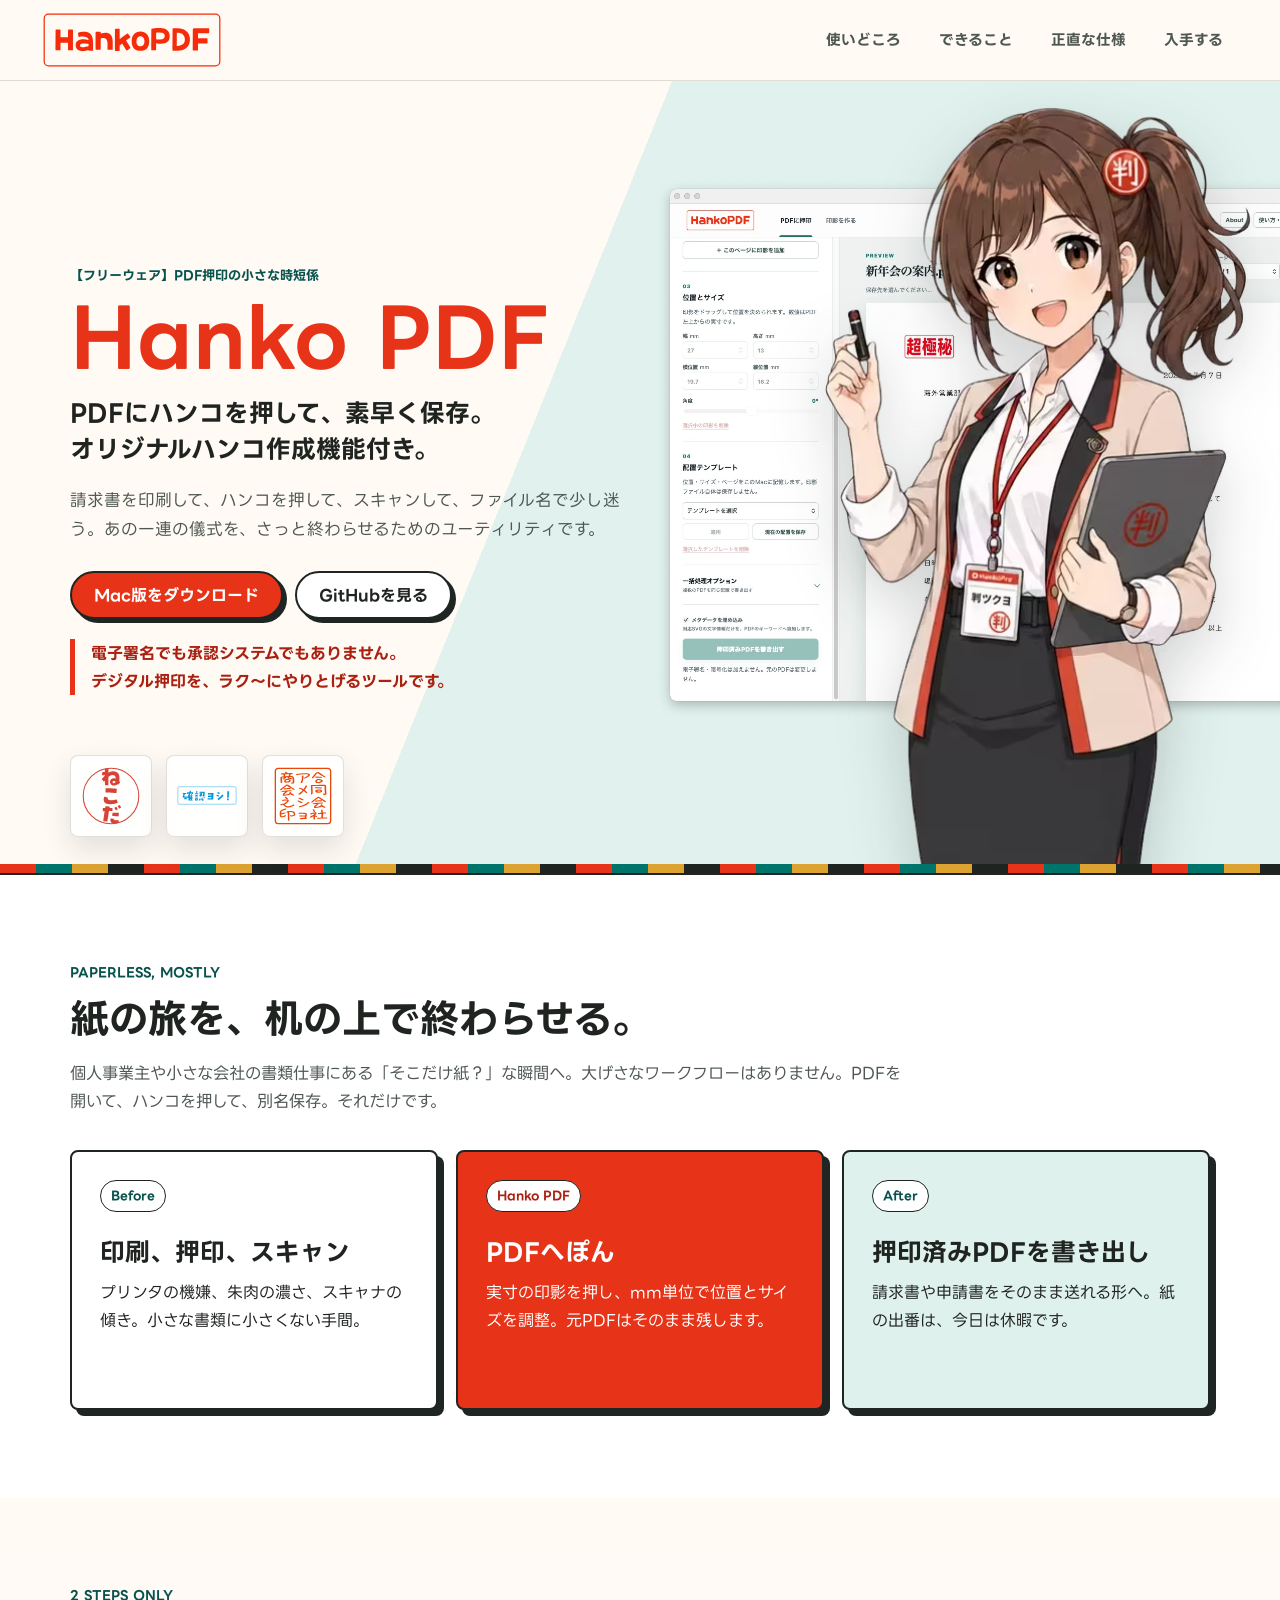
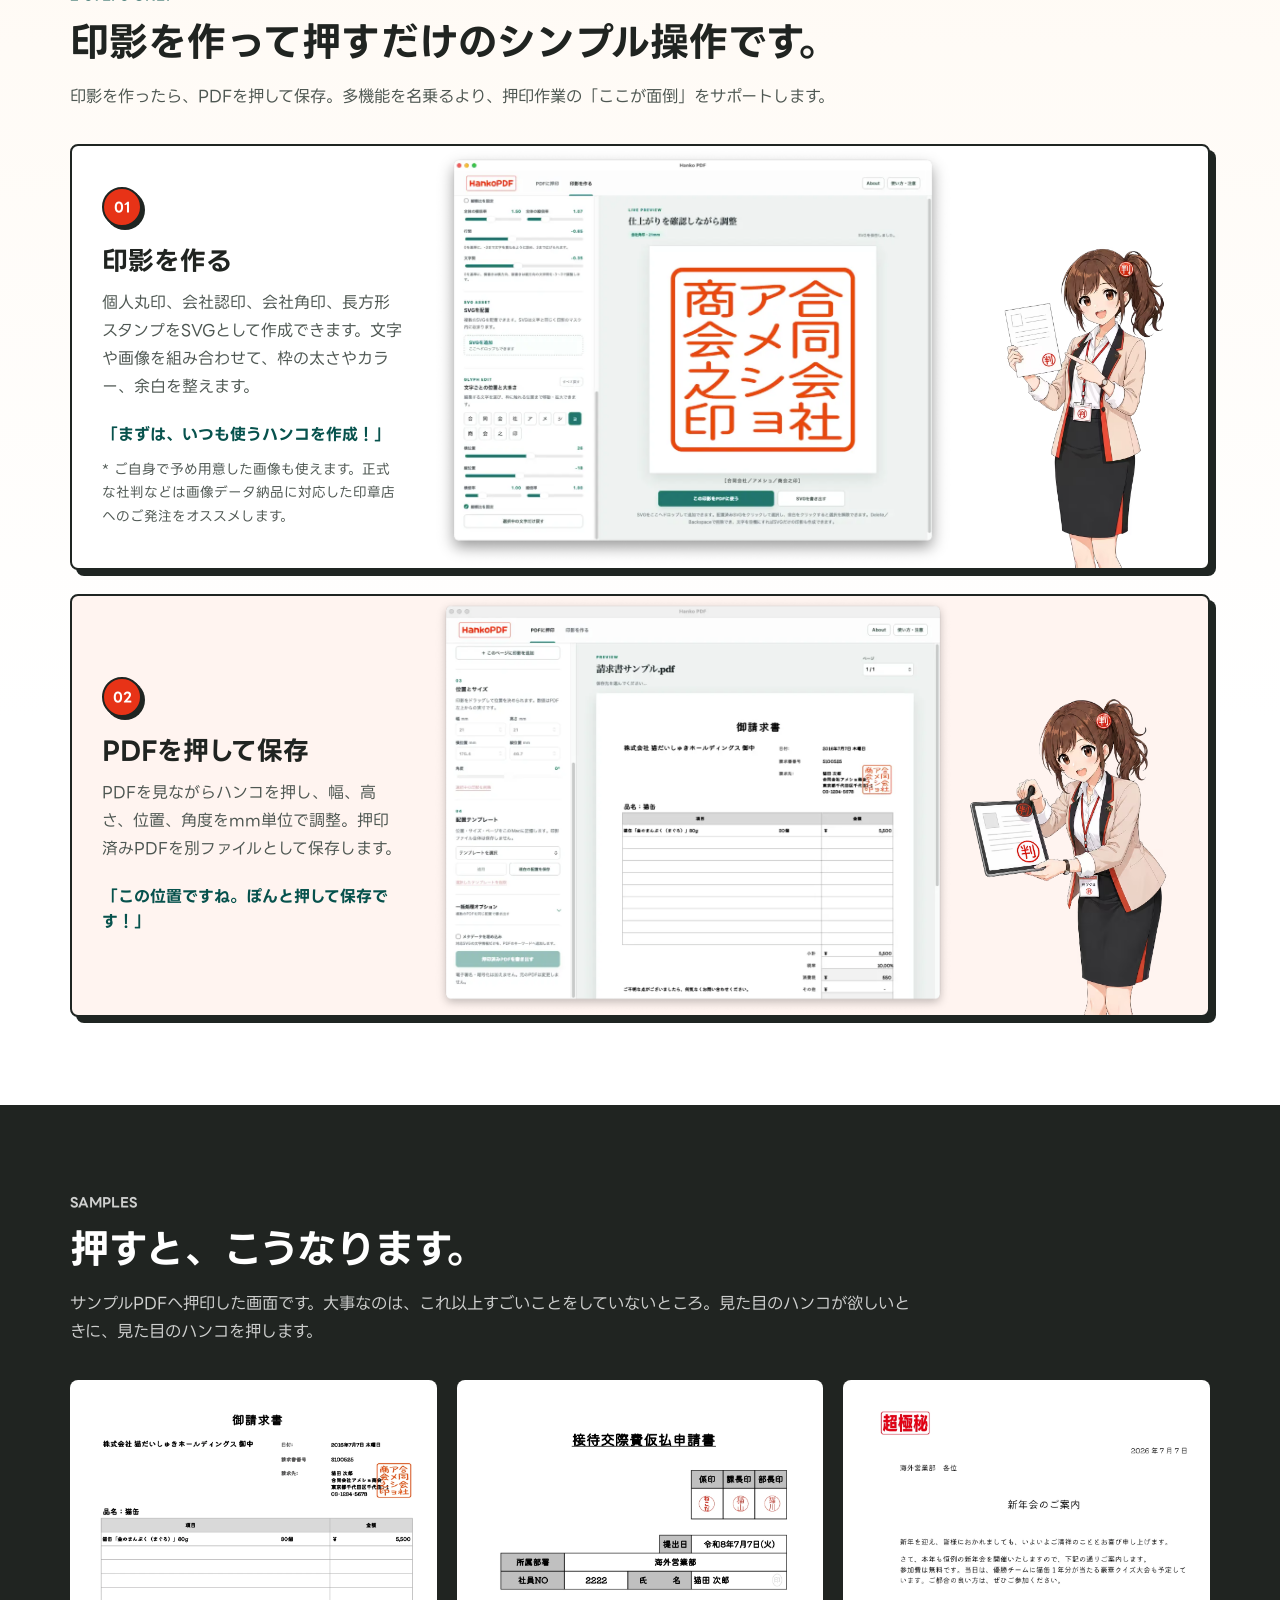
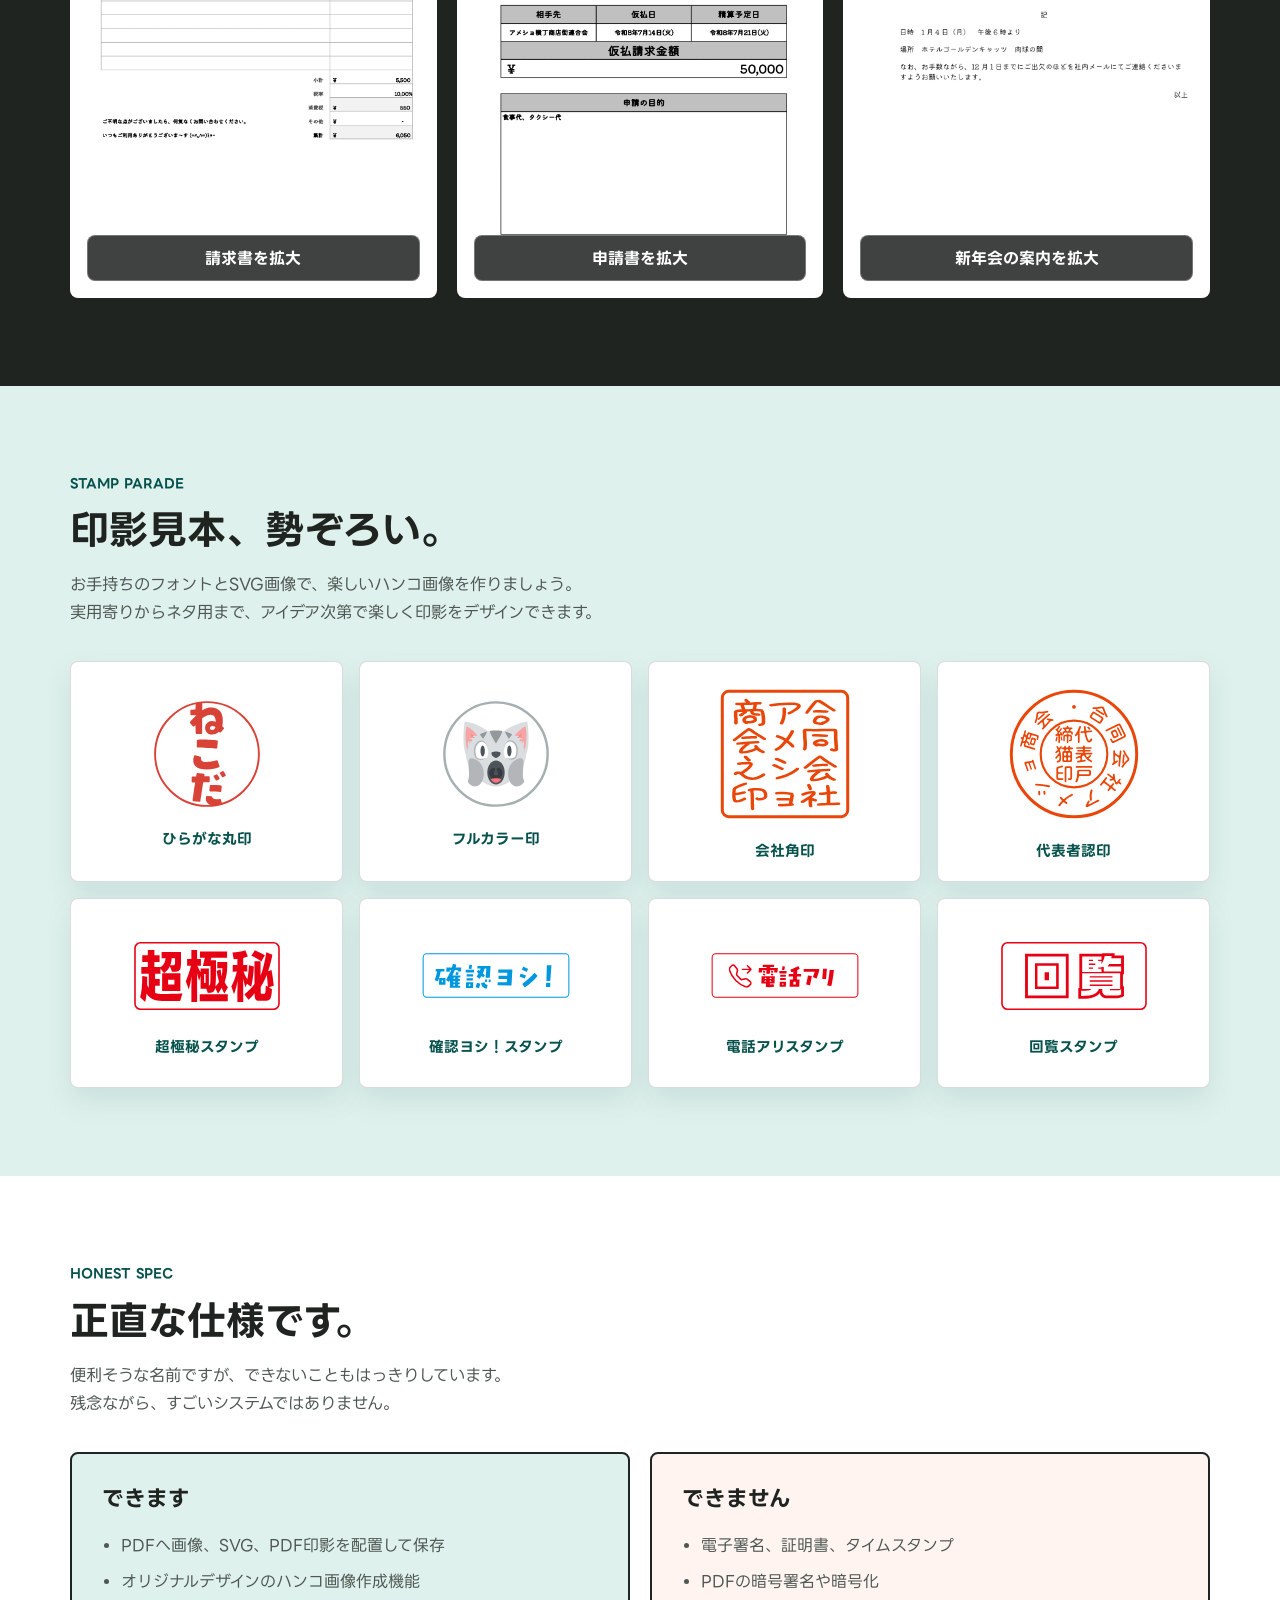
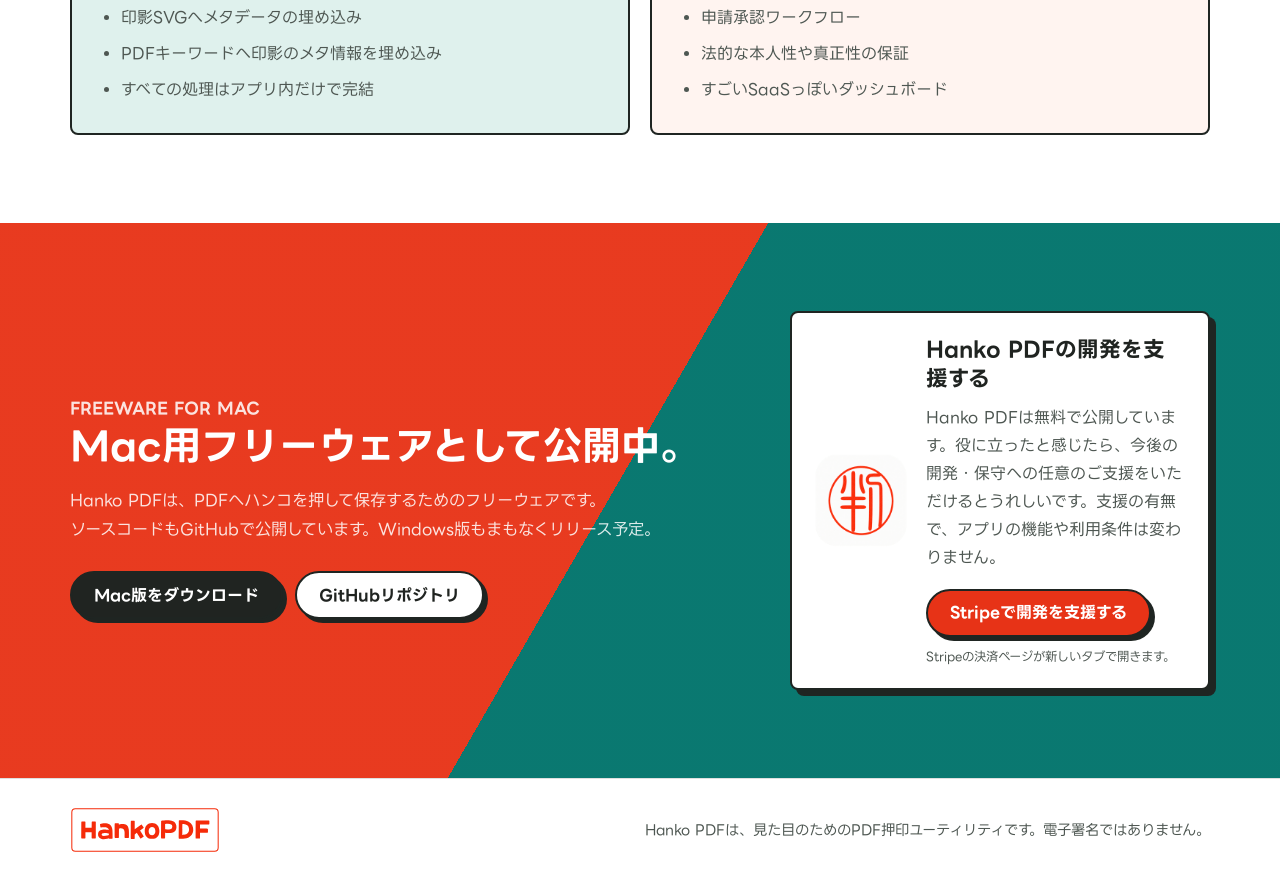
==== commit 5a981860: "Add Stripe support link to landing page" ====
--- a/docs/index.html
+++ b/docs/index.html
@@ -12,7 +12,7 @@
   <link rel="preconnect" href="https://fonts.gstatic.com" crossorigin>
   <link href="https://fonts.googleapis.com/css2?family=LINE+Seed+JP:wght@400;700&amp;display=swap" rel="stylesheet">
   <link rel="icon" href="assets/app-icon.png">
-  <link rel="stylesheet" href="styles.css?v=20260719-hero-layout">
+  <link rel="stylesheet" href="styles.css?v=20260719-donation-link">
   <script src="download-config.js"></script>
   <script src="download.js" defer></script>
   <script src="sample-preview.js" defer></script>
@@ -215,9 +215,11 @@
         </div>
         <div class="donation-box">
           <img src="assets/app-icon.png" alt="Hanko PDFアプリアイコン" loading="lazy">
-          <div>
-            <h3>寄付の受付は準備中</h3>
-            <p>開発継続のためのご支援を受け取る方法を検討しています。役に立ったと思ったら、思い出してください。</p>
+          <div class="donation-content">
+            <h3>Hanko PDFの開発を支援する</h3>
+            <p>Hanko PDFは無料で公開しています。役に立ったと感じたら、今後の開発・保守への任意のご支援をいただけるとうれしいです。支援の有無で、アプリの機能や利用条件は変わりません。</p>
+            <a class="button donation-button" href="https://donate.stripe.com/aFa4gA1o1d1H0fH7G2fnO00" target="_blank" rel="noopener noreferrer">Stripeで開発を支援する</a>
+            <p class="donation-note">Stripeの決済ページが新しいタブで開きます。</p>
           </div>
         </div>
       </div>
--- a/docs/styles.css
+++ b/docs/styles.css
@@ -756,6 +756,23 @@
   object-fit: contain;
 }
 
+.donation-content {
+  min-width: 0;
+}
+
+.donation-box .donation-button {
+  width: fit-content;
+  margin-top: 18px;
+  color: #fff;
+  background: var(--red);
+}
+
+.donation-box .donation-note {
+  margin-top: 10px;
+  font-size: 0.78rem;
+  line-height: 1.5;
+}
+
 .site-footer {
   display: flex;
   align-items: center;
@@ -1020,6 +1037,10 @@
     height: 70px;
   }
 
+  .donation-box .donation-button {
+    width: 100%;
+  }
+
   .site-footer {
     flex-direction: column;
     align-items: flex-start;
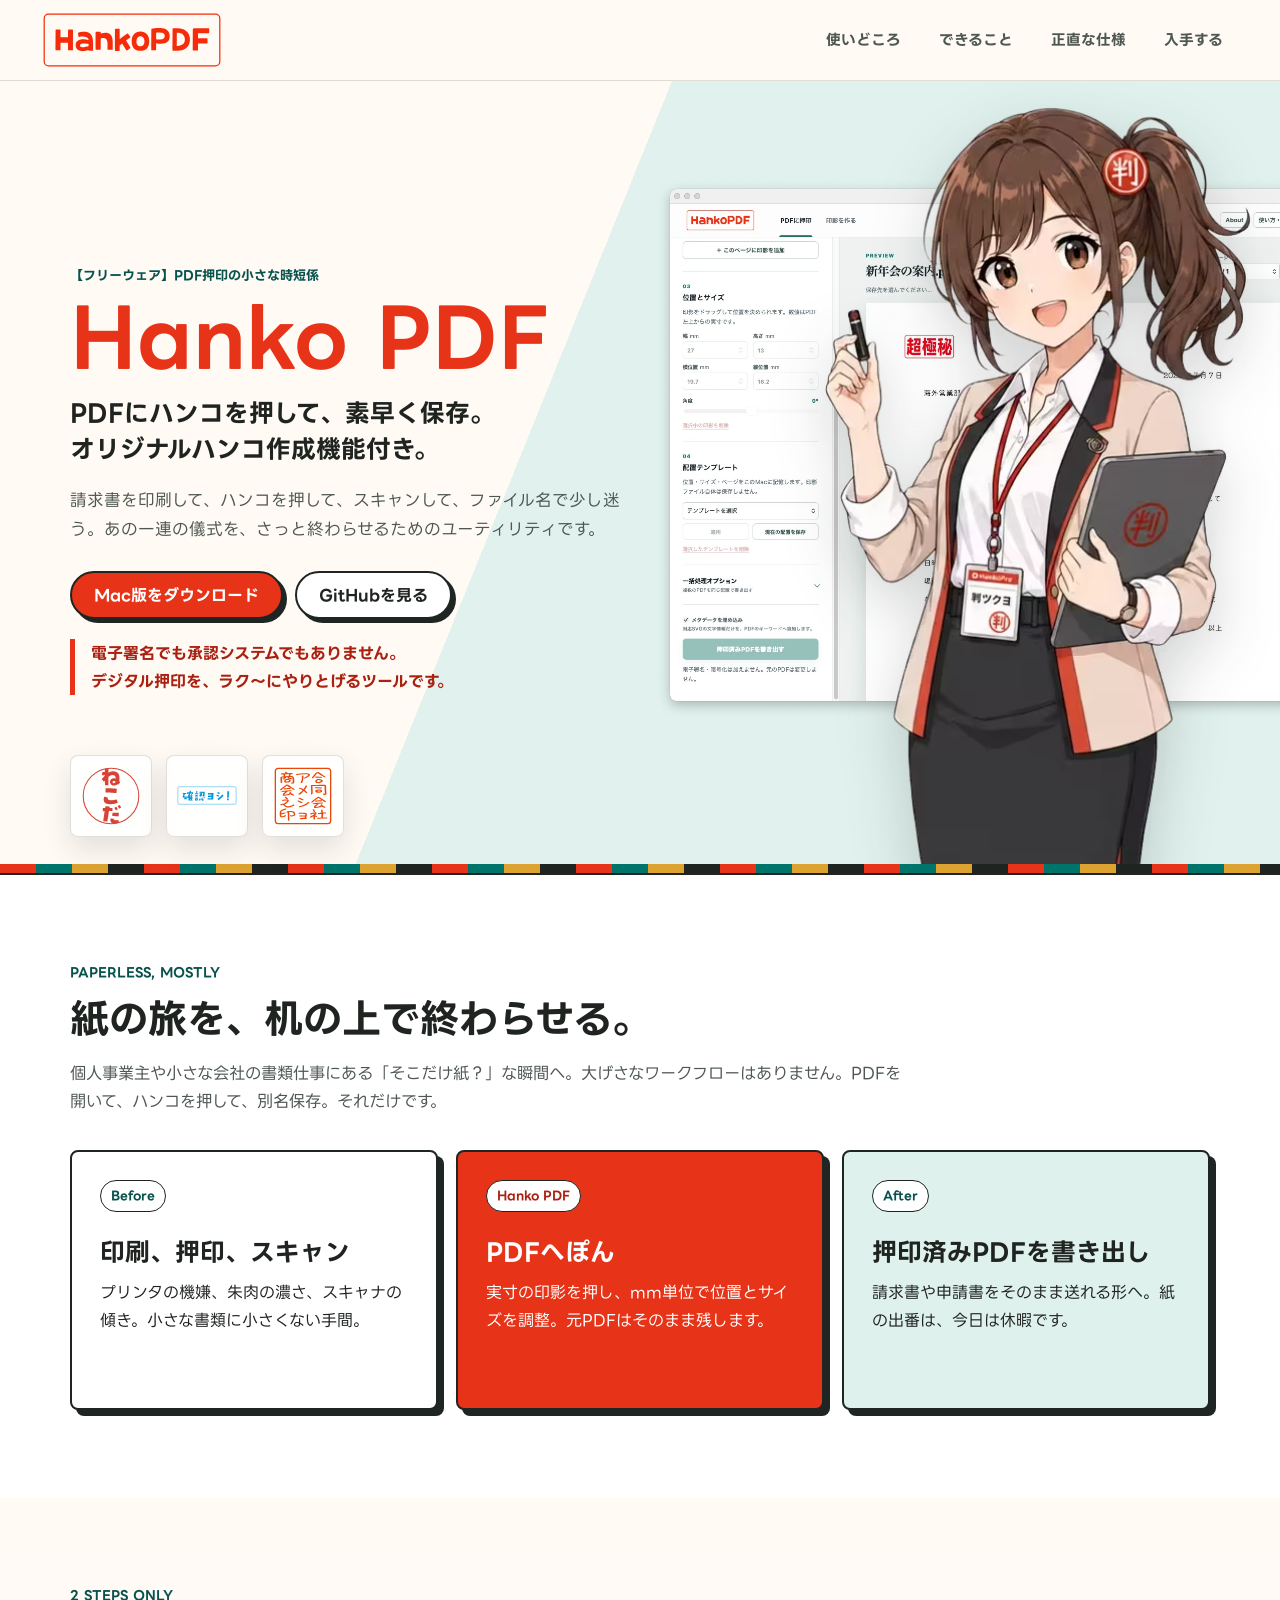
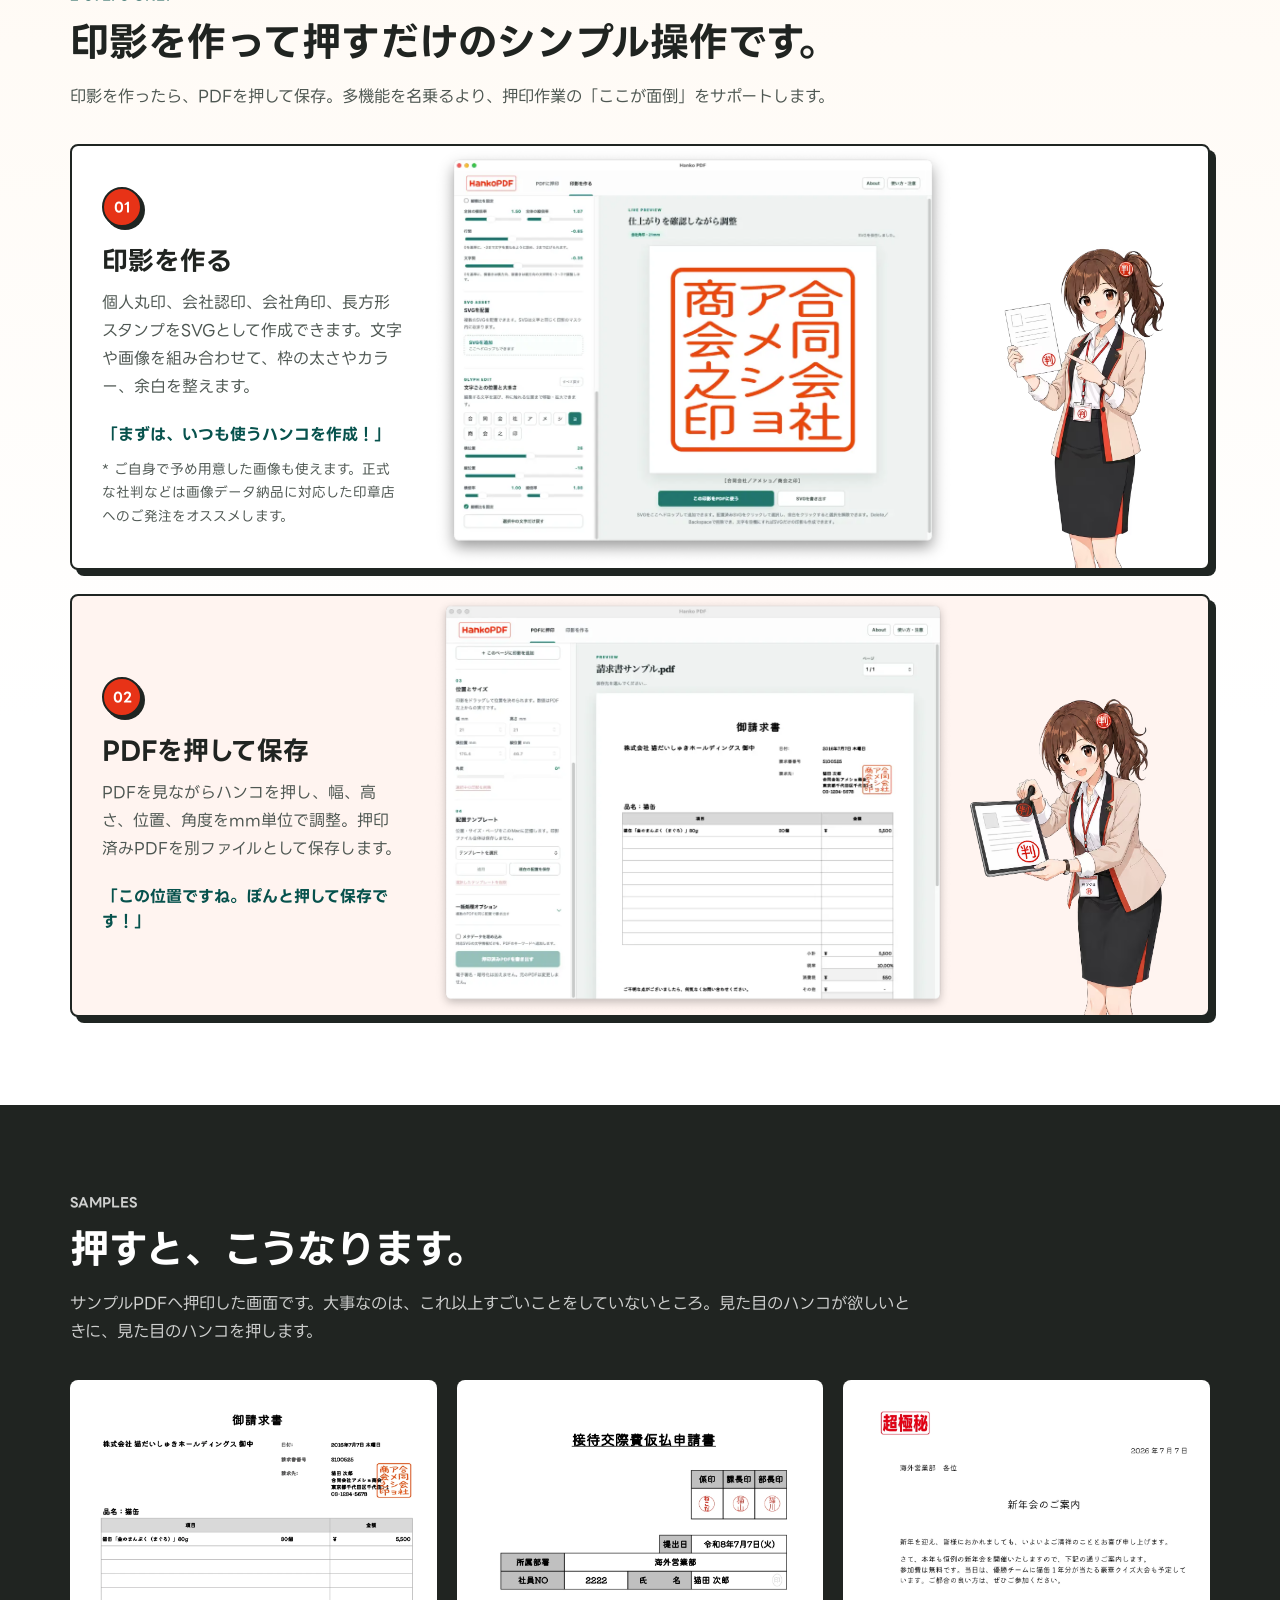
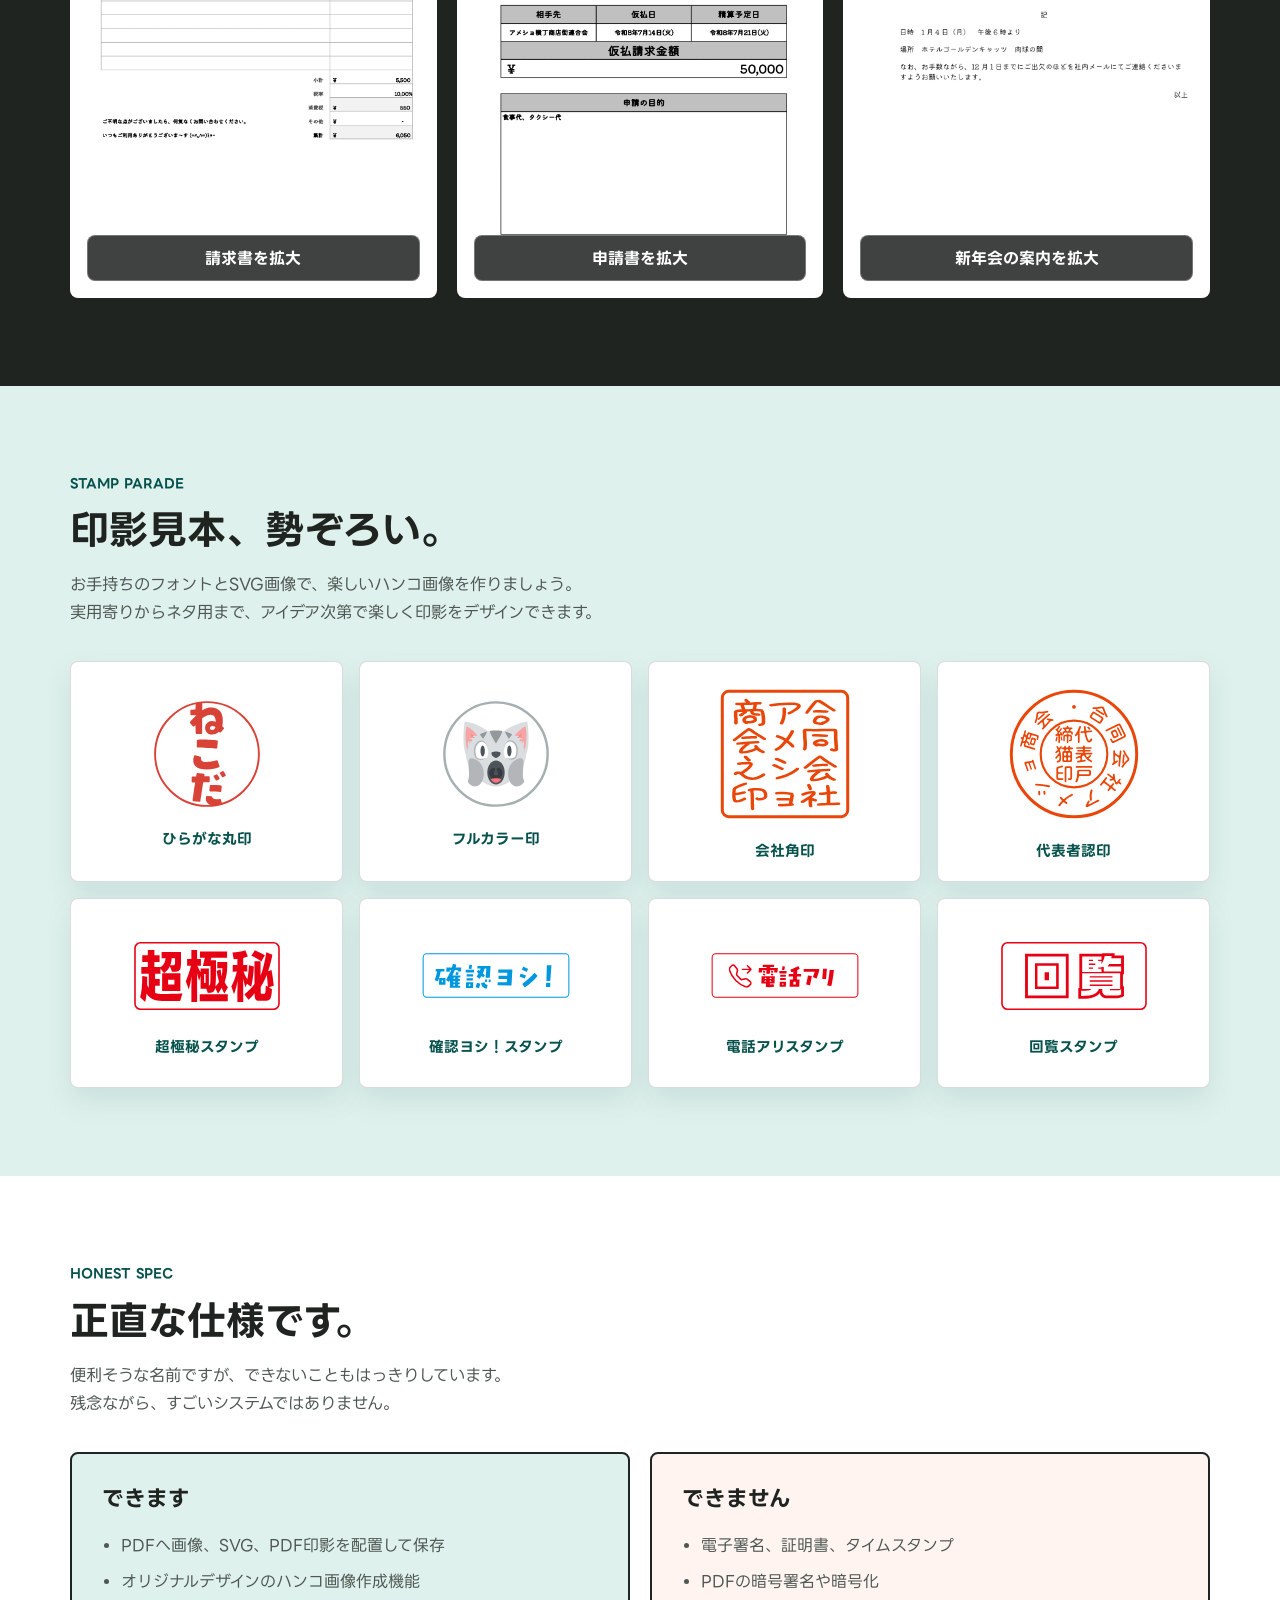
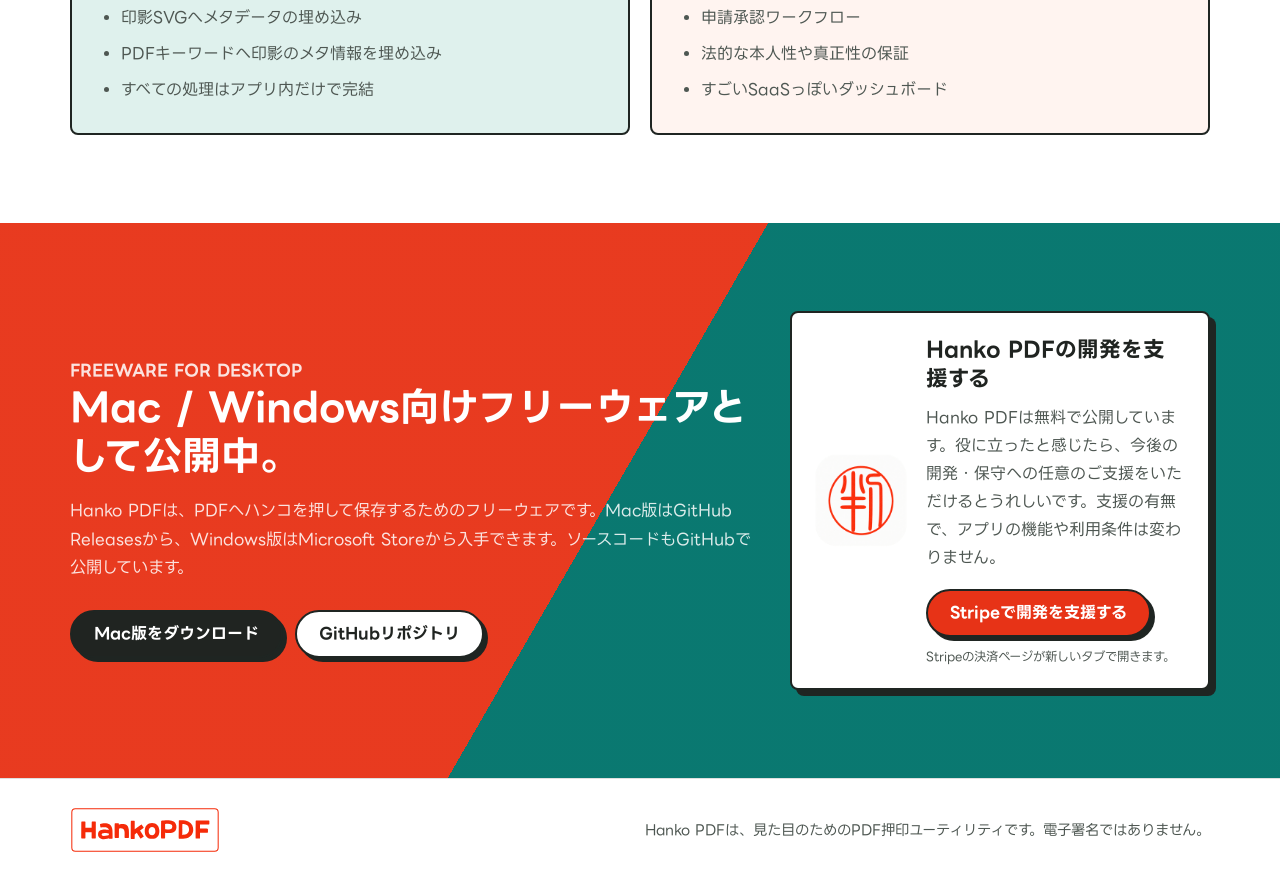
==== commit 91c405a8: "Update landing page for Microsoft Store release" ====
--- a/docs/index.html
+++ b/docs/index.html
@@ -12,7 +12,7 @@
   <link rel="preconnect" href="https://fonts.gstatic.com" crossorigin>
   <link href="https://fonts.googleapis.com/css2?family=LINE+Seed+JP:wght@400;700&amp;display=swap" rel="stylesheet">
   <link rel="icon" href="assets/app-icon.png">
-  <link rel="stylesheet" href="styles.css?v=20260719-donation-link">
+  <link rel="stylesheet" href="styles.css?v=20260720-ms-store">
   <script src="download-config.js"></script>
   <script src="download.js" defer></script>
   <script src="sample-preview.js" defer></script>
@@ -204,10 +204,10 @@
     <section id="download" class="section download-section">
       <div class="wrap">
         <div class="download-copy">
-          <p class="eyebrow" data-download-eyebrow>FREEWARE FOR MAC</p>
-          <h2 data-download-title>Mac用フリーウェアとして公開中。</h2>
+          <p class="eyebrow" data-download-eyebrow>FREEWARE FOR DESKTOP</p>
+          <h2 data-download-title>Mac / Windows向けフリーウェアとして公開中。</h2>
           <p data-download-description>Hanko PDFは、PDFへハンコを押して保存するためのフリーウェアです。<br>
-            ソースコードもGitHubで公開しています。Windows版もまもなくリリース予定。</p>
+            Mac版はGitHub Releasesから、Windows版はMicrosoft Storeから入手できます。ソースコードもGitHubで公開しています。</p>
           <div class="download-actions">
             <a class="button primary" data-download-link href="https://github.com/yupyom/hanko-pdf/releases/latest">Mac版をダウンロード</a>
             <a class="button secondary" href="https://github.com/yupyom/hanko-pdf">GitHubリポジトリ</a>
--- a/docs/styles.css
+++ b/docs/styles.css
@@ -242,6 +242,33 @@
   background: #fff;
 }
 
+.button.store-badge-link {
+  min-height: 0;
+  padding: 0;
+  background: transparent;
+  border: 0;
+  border-radius: 4px;
+  box-shadow: none;
+  line-height: 1;
+}
+
+.button.store-badge-link:hover,
+.button.store-badge-link:focus-visible {
+  transform: none;
+  box-shadow: none;
+}
+
+.button.store-badge-link:focus-visible {
+  outline: 3px solid var(--teal);
+  outline-offset: 4px;
+}
+
+.button.store-badge-link img {
+  width: 200px;
+  max-width: 100%;
+  height: auto;
+}
+
 .hero-note {
   max-width: 560px;
   margin: 20px 0 0;
@@ -737,6 +764,10 @@
   background: var(--ink);
 }
 
+.download-section .button.store-badge-link {
+  background: transparent;
+}
+
 .donation-box {
   display: grid;
   grid-template-columns: 94px minmax(0, 1fr);
